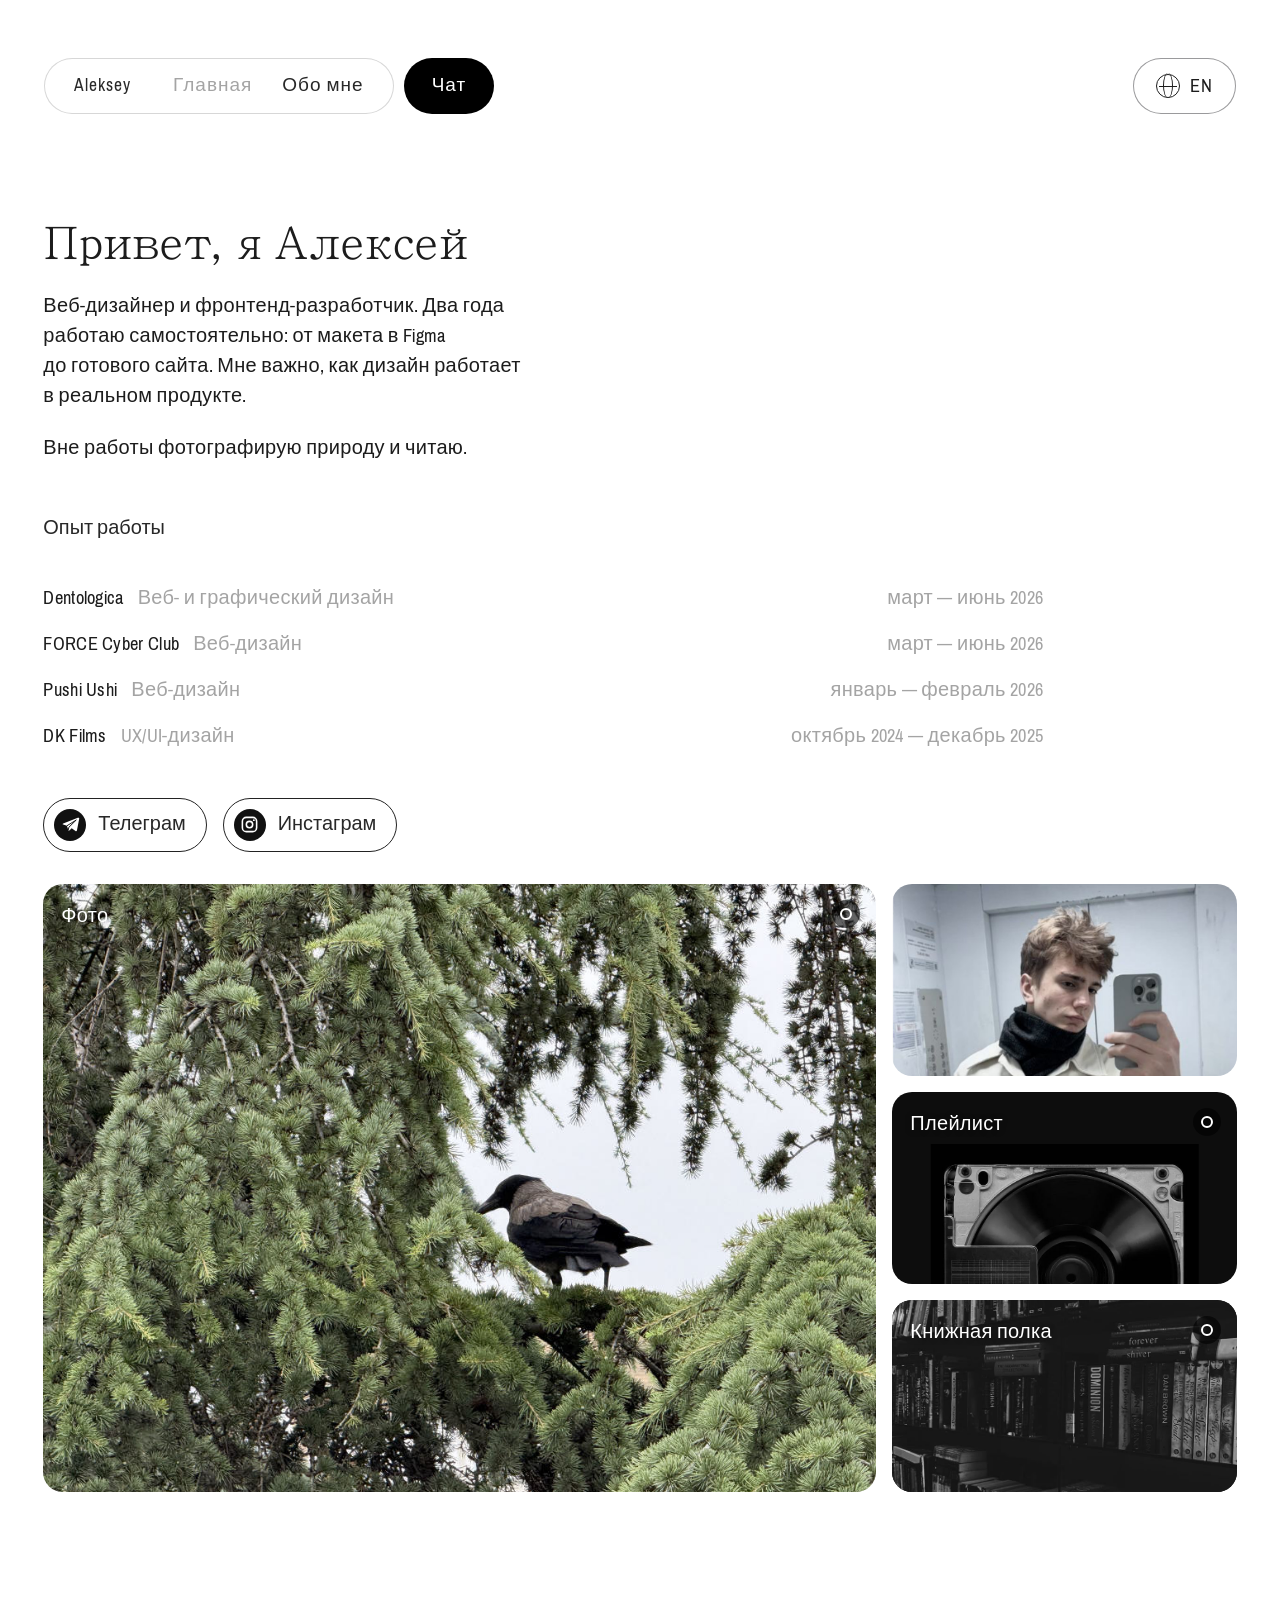
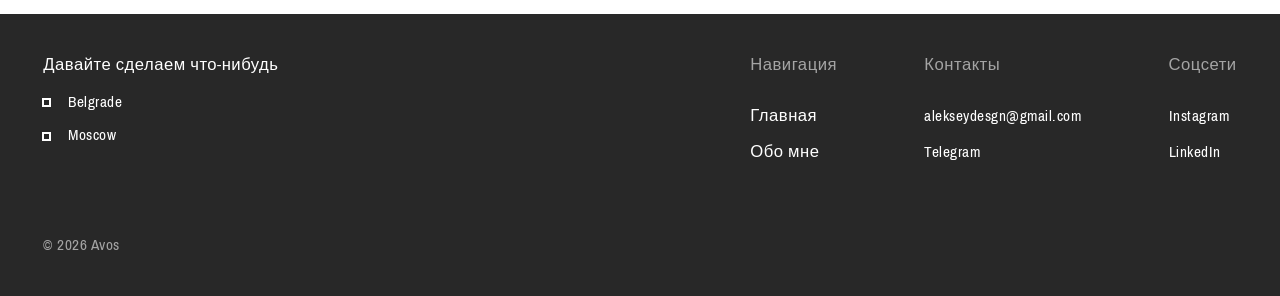
==== about.html @ b600890b "Expand mobile portfolio header and refine card controls" ====
<!DOCTYPE html>
<html lang="ru" data-title-ru="Обо мне — Aleksey" data-title-en="About — Aleksey" data-description-ru="Алексей — веб-дизайнер и фронтенд-разработчик. От макета в Figma до работающего сайта." data-description-en="Aleksey — front-end developer and web designer. Figma to shipped code.">
<head>
  <meta charset="UTF-8" />
  <meta name="viewport" content="width=device-width, initial-scale=1.0" />
  <title>Обо мне — Aleksey</title>
  <meta name="description" content="Алексей — веб-дизайнер и фронтенд-разработчик. От макета в Figma до работающего сайта." />
  <link rel="icon" type="image/svg+xml" href="favicon.svg" />
  <link rel="alternate icon" type="image/png" href="favicon.png" />
  <link rel="apple-touch-icon" href="apple-touch-icon.png" />
  <link rel="preconnect" href="https://fonts.googleapis.com" />
  <link rel="preconnect" href="https://fonts.gstatic.com" crossorigin />
  <link href="https://fonts.googleapis.com/css2?family=Jeju+Myeongjo&family=EB+Garamond:ital@1&family=Pragati+Narrow:wght@400;700&display=swap" rel="stylesheet" />
  <link rel="stylesheet" href="assets/css/style.css?v=20260929-9" />
</head>
<body>

  <header class="site-header site-header--light">
    <div class="site-header__left"><nav class="pill pill--home">
      <a class="pill__logo" href="index.html">Aleksey</a>
      <div class="pill__group">
        <a class="pill__link is-muted" href="index.html" data-ru="Главная" data-en="Home">Главная</a>
        <a class="pill__link is-active" href="about.html" data-ru="Обо мне" data-en="About">Обо мне</a>
      </div>
    </nav>
    <a class="pill__cta" href="mailto:alekseydesgn@gmail.com" id="chatOpen" data-ru="Чат" data-en="Chat">Чат</a></div>
    <button class="locale-float" id="languageToggle" type="button" aria-label="Переключить на английский"><span class="locale-globe" aria-hidden="true">◎</span><span class="locale-code">EN</span></button>
  </header>

  <main class="about">
    <div class="about__top">
      <div class="about__left">
        <h1 class="about__h" data-ru="Привет, я Алексей" data-en="Hey, I’m Alexey">Привет, я Алексей</h1>
        <p class="about__lead" data-ru="Веб-дизайнер и фронтенд-разработчик. Два года работаю самостоятельно: от макета в Figma до готового сайта. Мне важно, как дизайн работает в реальном продукте." data-en="Front-end developer and web designer, freelancing solo for two years: Figma to shipped code, no agency, no handoff. I care more about how it works in the real product than how it looks in a mockup.">Веб-дизайнер и фронтенд-разработчик. Два года работаю самостоятельно: от макета в Figma до готового сайта. Мне важно, как дизайн работает в реальном продукте.</p>
        <p class="about__lead about__lead--sub" data-ru="Вне работы фотографирую природу и читаю." data-en="Outside of work: photographing nature and reading.">Вне работы фотографирую природу и читаю.</p>

        <h2 class="about__section-label" data-ru="Опыт работы" data-en="Experience">Опыт работы</h2>
        <div class="about__exp">
          <div class="about__exp-row">
            <div><span class="about__exp-name">Dentologica</span><span class="about__exp-role" data-ru="Веб- и графический дизайн" data-en="Web and Graphic design">Веб- и графический дизайн</span></div>
            <div class="about__exp-date" data-ru="март — июнь 2026" data-en="March – June 2026">март — июнь 2026</div>
          </div>
          <div class="about__exp-row">
            <div><span class="about__exp-name">FORCE Cyber Club</span><span class="about__exp-role" data-ru="Веб-дизайн" data-en="Web design">Веб-дизайн</span></div>
            <div class="about__exp-date" data-ru="март — июнь 2026" data-en="March – June 2026">март — июнь 2026</div>
          </div>
          <div class="about__exp-row">
            <div><span class="about__exp-name">Pushi Ushi</span><span class="about__exp-role" data-ru="Веб-дизайн" data-en="Web design">Веб-дизайн</span></div>
            <div class="about__exp-date" data-ru="январь — февраль 2026" data-en="January – February 2026">январь — февраль 2026</div>
          </div>
          <div class="about__exp-row">
            <div><span class="about__exp-name">DK Films</span><span class="about__exp-role" data-ru="UX/UI-дизайн" data-en="UX/UI design">UX/UI-дизайн</span></div>
            <div class="about__exp-date" data-ru="октябрь 2024 — декабрь 2025" data-en="October 2024 – December 2025">октябрь 2024 — декабрь 2025</div>
          </div>
        </div>
      </div>

    </div>

    <div class="about__socials">
      <a href="https://t.me/fiftyc50" target="_blank" rel="noopener"><span class="about__social-icon" aria-hidden="true"><svg viewBox="0 0 24 24" fill="none"><path d="M21.2 3.5 2.8 10.7c-.9.4-.9 1.1 0 1.4l4.7 1.5 1.7 5.3c.2.7.4.9.8.9.3 0 .5-.1.9-.5l2.6-2.5 4.8 3.5c.9.5 1.5.2 1.8-.8L23 4.7c.3-1.1-.4-1.7-1.8-1.2Z" fill="currentColor"/><path d="m7.5 13.6 11.8-7.3-9.4 9.2-.7 3.4" stroke="#111" stroke-width="1.2" stroke-linejoin="round"/></svg></span><span data-ru="Телеграм" data-en="Telegram">Телеграм</span></a>
      <a href="https://www.instagram.com/alekseygsgn/" target="_blank" rel="noopener"><span class="about__social-icon" aria-hidden="true"><svg viewBox="0 0 24 24" fill="none"><rect x="3" y="3" width="18" height="18" rx="5" stroke="currentColor" stroke-width="2"/><circle cx="12" cy="12" r="4" stroke="currentColor" stroke-width="2"/><circle cx="17.5" cy="6.5" r="1.2" fill="currentColor"/></svg></span><span data-ru="Инстаграм" data-en="Instagram">Инстаграм</span></a>
    </div>

    <div class="about__media-grid">
      <button class="about__card about__photos" id="photosOpen" type="button" data-aria-ru="Открыть фотографии" data-aria-en="Open photos" aria-label="Открыть фотографии">
        <span class="about__card-title" data-ru="Фото" data-en="Photos">Фото</span>
        <span class="ring" aria-hidden="true"></span>
        <img src="assets/img/photo-01.jpg" alt="" />
      </button>
      <button class="about__card about__books" id="booksOpen" type="button" data-aria-ru="Открыть книжную полку" data-aria-en="Open bookshelf" aria-label="Открыть книжную полку">
        <span class="about__card-title" data-ru="Книжная полка" data-en="Bookshelf">Книжная полка</span>
        <span class="ring" aria-hidden="true"></span>
        <img class="about__books-photo" src="assets/img/bookshelf-photo.png" alt="" />
      </button>
      <img class="about__portrait" src="assets/img/about-me.jpg" alt="Aleksey" />
      <a class="about__card about__playlist" href="https://open.spotify.com/playlist/3dpL3M60Auui4uR25bFsaI?si=f7cfb4b39f204bca" target="_blank" rel="noopener" data-aria-ru="Открыть плейлист" data-aria-en="Open playlist" aria-label="Открыть плейлист">
        <span class="about__card-title" data-ru="Плейлист" data-en="Playlist">Плейлист</span>
        <span class="ring" aria-hidden="true"></span>
        <img src="assets/img/playlist.jpg" alt="" />
      </a>
    </div>
  </main>

  <div class="photos-overlay" id="photosOverlay" aria-hidden="true">
    <div class="photos-overlay__inner" role="dialog" aria-modal="true" data-aria-ru="Фотографии" data-aria-en="Photos" aria-label="Фотографии">
      <div class="photos-overlay__head">
        <button class="photos-viewer__back" id="photosBack" type="button" data-aria-ru="Все фото" data-aria-en="All photos" aria-label="Все фото" hidden><svg viewBox="0 0 24 24" fill="none" aria-hidden="true"><path d="M3 3h7v7H3zM14 3h7v7h-7zM3 14h7v7H3zM14 14h7v7h-7z" stroke="currentColor" stroke-width="1.5"/></svg></button>
        <button class="photos-close" id="photosClose" type="button" data-aria-ru="Закрыть" data-aria-en="Close" aria-label="Закрыть"></button>
      </div>
      <div class="photos-grid">
        <button type="button" class="photos-grid__item" aria-label="Открыть фото 1"><img src="assets/img/photo-01.jpg" alt="" loading="lazy" /></button>
        <button type="button" class="photos-grid__item" aria-label="Открыть фото 2"><img src="assets/img/photo-02.jpg" alt="" loading="lazy" /></button>
        <button type="button" class="photos-grid__item" aria-label="Открыть фото 3"><img src="assets/img/photo-03.jpg" alt="" loading="lazy" /></button>
        <button type="button" class="photos-grid__item" aria-label="Открыть фото 4"><img src="assets/img/photo-04.jpg" alt="" loading="lazy" /></button>
        <button type="button" class="photos-grid__item" aria-label="Открыть фото 5"><img src="assets/img/photo-05.jpg" alt="" loading="lazy" /></button>
        <button type="button" class="photos-grid__item" aria-label="Открыть фото 6"><img src="assets/img/photo-06.jpg" alt="" loading="lazy" /></button>
        <button type="button" class="photos-grid__item" aria-label="Открыть фото 7"><img src="assets/img/photo-07.jpg" alt="" loading="lazy" /></button>
        <button type="button" class="photos-grid__item" aria-label="Открыть фото 8"><img src="assets/img/photo-08.jpg" alt="" loading="lazy" /></button>
        <button type="button" class="photos-grid__item" aria-label="Открыть фото 9"><img src="assets/img/photo-09.jpg" alt="" loading="lazy" /></button>
      </div>
      <div class="photos-viewer" id="photosViewer" hidden>
        <div class="photos-viewer__stage">
          <button class="photos-viewer__arrow" id="photosPrev" type="button" data-aria-ru="Предыдущее фото" data-aria-en="Previous photo" aria-label="Предыдущее фото"><svg viewBox="0 0 24 24" fill="none" aria-hidden="true"><path d="m15 5-7 7 7 7" stroke="currentColor" stroke-width="1.8" stroke-linecap="round" stroke-linejoin="round"/></svg></button>
          <div class="photos-viewer__content"><div class="photos-viewer__image"><img id="photosCurrent" src="assets/img/photo-01.jpg" alt="" /></div><div class="photos-viewer__thumbs" id="photosThumbs" aria-label="Photo thumbnails"></div></div>
          <button class="photos-viewer__arrow" id="photosNext" type="button" data-aria-ru="Следующее фото" data-aria-en="Next photo" aria-label="Следующее фото"><svg viewBox="0 0 24 24" fill="none" aria-hidden="true"><path d="m9 5 7 7-7 7" stroke="currentColor" stroke-width="1.8" stroke-linecap="round" stroke-linejoin="round"/></svg></button>
        </div>
      </div>
    </div>
  </div>

  <div class="books-overlay" id="booksOverlay" aria-hidden="true">
    <div class="books-overlay__inner" role="dialog" aria-modal="true" aria-labelledby="booksTitle">
      <div class="photos-overlay__head">
        <div>
          <p class="photos-overlay__title" id="booksTitle" data-ru="Книжная полка" data-en="Bookshelf">Книжная полка</p>
        </div>
        <button class="photos-close" id="booksClose" type="button" data-aria-ru="Закрыть" data-aria-en="Close" aria-label="Закрыть"></button>
      </div>
      <div class="books-carousel">
        <button class="books-carousel__arrow" id="booksPrev" type="button" data-aria-ru="Предыдущие книги" data-aria-en="Previous books" aria-label="Предыдущие книги">‹</button>
        <div class="books-track" id="booksTrack">
          <article class="book book--gatsby"><div class="book__cover"><span>F. Scott Fitzgerald</span><strong>THE GREAT<br />GATSBY</strong><small>1925</small></div><h3 data-ru="Великий Гэтсби" data-en="The Great Gatsby">Великий Гэтсби</h3><p data-ru="Фрэнсис Скотт Фицджеральд" data-en="F. Scott Fitzgerald">Фрэнсис Скотт Фицджеральд</p></article>
          <article class="book book--expectations"><div class="book__cover"><span>Charles Dickens</span><strong>GREAT<br />EXPECTATIONS</strong><small>1861</small></div><h3 data-ru="Большие надежды" data-en="Great Expectations">Большие надежды</h3><p data-ru="Чарльз Диккенс" data-en="Charles Dickens">Чарльз Диккенс</p></article>
          <article class="book book--krug"><div class="book__cover"><span>Steve Krug</span><strong>DON'T<br />MAKE ME<br />THINK</strong><small>USABILITY</small></div><h3 data-ru="Не заставляйте меня думать" data-en="Don't Make Me Think">Не заставляйте меня думать</h3><p data-ru="Стив Круг · веб-дизайн" data-en="Steve Krug · web design">Стив Круг · веб-дизайн</p></article>
          <article class="book book--ui"><div class="book__cover"><span>Adam Wathan · Steve Schoger</span><strong>REFACTORING<br />UI</strong><small>DESIGN</small></div><h3>Refactoring UI</h3><p data-ru="Адам Уотан, Стив Шогер · дизайн интерфейсов" data-en="Adam Wathan, Steve Schoger · interface design">Адам Уотан, Стив Шогер · дизайн интерфейсов</p></article>
          <article class="book book--bets"><div class="book__cover"><span>Жан-Поль Сартр</span><strong>СТАВОК<br />БОЛЬШЕ<br />НЕТ</strong><small>РОМАН</small></div><h3 data-ru="Ставок больше нет" data-en="The Chips Are Down">Ставок больше нет</h3><p data-ru="Жан-Поль Сартр" data-en="Jean-Paul Sartre">Жан-Поль Сартр</p></article>
          <article class="book book--cafe"><div class="book__cover"><span>John Strelecky</span><strong>THE CAFE<br />ON THE EDGE<br />OF THE WORLD</strong><small>FICTION</small></div><h3 data-ru="Кафе на краю света" data-en="The Cafe on the Edge of the World">Кафе на краю света</h3><p data-ru="Джон Стрелеки" data-en="John Strelecky">Джон Стрелеки</p></article>
          <article class="book book--villa"><div class="book__cover"><span>W. Somerset Maugham</span><strong>UP<br />AT THE VILLA</strong><small>1941</small></div><h3 data-ru="На вилле" data-en="Up at the Villa">На вилле</h3><p data-ru="Сомерсет Моэм" data-en="W. Somerset Maugham">Сомерсет Моэм</p></article>
        </div>
        <button class="books-carousel__arrow" id="booksNext" type="button" data-aria-ru="Следующие книги" data-aria-en="Next books" aria-label="Следующие книги">›</button>
      </div>
    </div>
  </div>

  <footer class="footer">
    <div class="footer__grid">
      <div class="footer__left">
        <p class="footer__lead" data-ru="Давайте сделаем что-нибудь" data-en="Let’s make something">Давайте сделаем что-нибудь</p>
        <ul class="footer__cities">
          <li><span class="dot"></span> Belgrade</li>
          <li><span class="dot"></span> Moscow</li>
        </ul>
        <p class="footer__copy">© 2026 Avos</p>
      </div>
      <div class="footer__cols">
        <div class="footer__col">
          <h4 data-ru="Навигация" data-en="Navigation">Навигация</h4>
          <p><a href="index.html" data-ru="Главная" data-en="Home">Главная</a></p>
          <p><a href="about.html" data-ru="Обо мне" data-en="About">Обо мне</a></p>
        </div>
        <div class="footer__col">
          <h4 data-ru="Контакты" data-en="Contact">Контакты</h4>
          <p><a href="mailto:alekseydesgn@gmail.com">alekseydesgn@gmail.com</a></p>
          <p><a href="https://t.me/fiftyc50" target="_blank" rel="noopener">Telegram</a></p>
        </div>
        <div class="footer__col">
          <h4 data-ru="Соцсети" data-en="Social">Соцсети</h4>
          <p><a href="https://www.instagram.com/alekseygsgn/" target="_blank" rel="noopener">Instagram</a></p>
          <p><a href="https://www.linkedin.com/in/aleksey-valeev-159538419/" target="_blank" rel="noopener">LinkedIn</a></p>
        </div>
      </div>
    </div>
  </footer>

  <div class="chat-overlay" id="chatOverlay" aria-hidden="true">
    <div class="chat-card" role="dialog" aria-modal="true" data-aria-ru="Написать сообщение" data-aria-en="Say something" aria-label="Написать сообщение">
      <button class="chat-close" id="chatClose" type="button" data-aria-ru="Закрыть" data-aria-en="Close" aria-label="Закрыть"></button>
      <div class="chat-card__art">
        <img src="assets/img/chat-angel.png" alt="" aria-hidden="true" />
      </div>
      <div class="chat-card__form">
        <h3 class="chat-card__title" data-ru="Напиши мне" data-en="Say something">Напиши мне</h3>
        <form id="chatForm" novalidate>
          <input class="chat-field" type="email" name="email" placeholder="E-mail" autocomplete="email" required />
          <input class="chat-field" type="text" name="name" placeholder="Имя" data-placeholder-ru="Имя" data-placeholder-en="Name" autocomplete="name" required />
          <textarea class="chat-field chat-field--area" name="note" placeholder="Сообщение" data-placeholder-ru="Сообщение" data-placeholder-en="Note" required></textarea>
          <button class="chat-send" type="submit" data-ru="Отправить" data-en="Send">Отправить</button>
          <p class="chat-status" id="chatStatus" hidden></p>
        </form>
      </div>
    </div>
  </div>

  <div class="photo-cursor" id="photoCursor" aria-hidden="true"></div>
  <script src="assets/js/main.js?v=20260929-10"></script>
</body>
</html>
---- assets/css/style.css ----
/* =========================================================
   Aleksey — portfolio
   Design is spec'd on a 1920 canvas (vw units) but capped to a
   ~1300px content width and centered, so the scale stays compact
   on large screens (reference: nikamakes.design).
   Fonts: Jeju Myeongjo · EB Garamond · Pragati Narrow.
   ========================================================= */

:root {
  --bg:        #ffffff;
  --ink:       #282828;
  --muted:     #A4A4A4;
  --btn-bg:    #191919;
  --dark:      #282828;
  --dark-ink:  #ffffff;
  --dark-mut:  #A4A4A4;
  --maxw:      1300px;
  --radius:    90px;
  --narrow: "Pragati Narrow", "Arial Narrow", sans-serif;
  --jeju: "Jeju Myeongjo", "Times New Roman", serif;
  --garamond: "EB Garamond", Georgia, serif;
}

* { box-sizing: border-box; }
html { scroll-behavior: smooth; }

body {
  margin: 0;
  background: var(--bg);
  color: var(--ink);
  font-family: var(--narrow);
  font-size: clamp(14px, 1.5625vw, 20px);
  line-height: 1.4;
  -webkit-font-smoothing: antialiased;
  text-rendering: optimizeLegibility;
  overflow-x: hidden;
}
a { color: inherit; text-decoration: none; }
img { display: block; max-width: 100%; }

/* ---------------------------------------------------------
   Header / nav pill
   --------------------------------------------------------- */
.site-header {
  position: fixed;
  top: clamp(16px, 4.5vw, 64px); left: 50%;
  width: min(calc(var(--maxw) - 88px), calc(100vw - 88px));
  display: flex;
  align-items: center;
  justify-content: space-between;
  gap: 18px;
  transform: translateX(-50%);
  z-index: 200;
  pointer-events: none;
  transition: transform .35s ease;
}
.site-header--hidden { transform: translate(-50%, -200%); }
.site-header__left { display: flex; align-items: center; gap: 10px; pointer-events: auto; }
.pill { pointer-events: auto; }

/* home pill (compact) */
.pill--home {
  width: auto;
  height: 56px;
  display: flex;
  align-items: center;
  justify-content: space-between;
  padding: 5px 30px;
  gap: 42px;
  border-radius: var(--radius);
  background: rgba(105, 105, 105, .55);
  -webkit-backdrop-filter: blur(10px);
  backdrop-filter: blur(10px);
  transition: background .35s ease, box-shadow .35s ease;
}
.pill__group { display: flex; align-items: center; gap: 30px; }
.pill--home .pill__logo,
.pill--home .pill__link {
  font-family: var(--narrow);
  font-size: 19px;
  letter-spacing: 1px;
  color: #E5E5E5;
  transition: opacity .2s ease, color .35s ease;
}
.pill--home .pill__link:hover,
.pill--home .pill__logo:hover { opacity: .8; }
/* non-current nav item is muted (the disabled-button gray) */
.pill--home .pill__link.is-muted,
.site-header--light .pill--home .pill__link.is-muted { color: #A4A4A4; }
.site-header__left .pill__cta {
  height: 56px; display: inline-flex; align-items: center; justify-content: center;
  padding: 7px 28px;
  border-radius: 70px;
  background: #000;
  color: #fff;
  font-family: var(--narrow);
  font-size: 19px;
  letter-spacing: 1px;
  transition: transform .25s ease, background .25s ease;
}
.site-header__left .pill__cta:hover { transform: translateY(-1px); background: #111; }
.pill__locale--home {
  color: #E5E5E5;
  border-left-color: rgba(255,255,255,.4);
  padding-left: 12px;
  flex: 0 0 auto;
}
.site-header--light .pill__locale--home { color: #282828; border-left-color: rgba(28,28,28,.28); }

/* past the hero frame — white pill, dark text */
.site-header--light .pill--home {
  background: rgba(255, 255, 255, .88);
  box-shadow: inset 0 0 0 1px rgba(72, 72, 76, .22);
}
.site-header--light .pill--home .pill__logo,
.site-header--light .pill--home .pill__link { color: #282828; }

/* case pill (compact) */
.pill--case {
  width: min(560px, calc(100% - 140px));
  height: 56px;
  padding: 5px 64px 5px 40px;
  border-radius: var(--radius);
  display: flex;
  align-items: center;
  justify-content: space-between;
  background: rgba(255, 255, 255, .60);
  outline: 1px solid rgba(72, 72, 76, .30);
  outline-offset: -1px;
  -webkit-backdrop-filter: blur(10px);
  backdrop-filter: blur(10px);
  position: absolute; left: 50%; transform: translateX(-50%);
}
.site-header > .locale-float { margin-left: auto; }
.pill--case a {
  font-family: var(--narrow);
  font-size: 20px;
  letter-spacing: 1px;
  color: #1C1C1C;
  display: inline-flex;
  align-items: center;
  gap: 14px;
  transition: opacity .2s ease;
}
.pill--case a:hover { opacity: .55; }
.pill--case .arrow { width: 20px; height: 20px; flex: none; }
.pill__locale {
  appearance: none;
  border: 0;
  border-left: 1px solid rgba(28, 28, 28, .25);
  background: transparent;
  padding: 2px 0 2px 20px;
  color: #1C1C1C;
  font-family: var(--narrow);
  font-size: 17px;
  letter-spacing: 1px;
  cursor: pointer;
  transition: opacity .2s ease;
}
.pill__locale:hover { opacity: .55; }
.locale-float {
  pointer-events: auto; appearance: none; height: 56px; min-width: 94px;
  padding: 0 22px; border: 1px solid rgba(72,72,76,.55); border-radius: 90px;
  background: rgba(255,255,255,.72); color: #1c1c1c; backdrop-filter: blur(10px);
  display: inline-flex; align-items: center; justify-content: center; gap: 10px;
  font: 20px var(--narrow); letter-spacing: 1px; cursor: pointer; transition: opacity .2s, background .3s, color .3s;
}
.locale-float:hover { opacity: .65; }
.locale-float--dark { background: rgba(105,105,105,.68); color: #fff; border-color: rgba(255,255,255,.35); }
.locale-globe { position: relative; width: 24px; height: 24px; border: 1.5px solid currentColor; border-radius: 50%; font-size: 0; }
.locale-globe::before { content: ""; position: absolute; left: 6px; right: 6px; top: -1.5px; bottom: -1.5px; border: 1.5px solid currentColor; border-top: 0; border-bottom: 0; border-radius: 50%; }
.locale-globe::after { content: ""; position: absolute; left: 2px; right: 2px; top: 50%; border-top: 1.5px solid currentColor; }
.site-header--light .locale-float--dark { background: rgba(255,255,255,.88); color: #282828; border-color: rgba(72,72,76,.3); }

/* ---------------------------------------------------------
   Home — hero (grain 1:1 from the design)
   --------------------------------------------------------- */
.hero {
  max-width: var(--maxw);
  margin: 0 auto;
  padding: min(3.385vw, 44px) min(3.385vw, 44px) 0;
}
.hero__panel {
  position: relative;
  border-radius: min(1.5625vw, 20px);
  overflow: hidden;
  aspect-ratio: 1790 / 903;
}
.hero__bg { position: absolute; inset: 0; width: 100%; height: 100%; object-fit: cover; object-position: top; }
.hero__copy {
  position: absolute;
  left: min(4.167vw, 54px);
  bottom: min(4.167vw, 54px);
  text-align: left;
  color: #fff;
}
.hero__title {
  font-family: var(--jeju);
  font-weight: 400;
  font-size: clamp(34px, 5.3125vw, 68px);
  line-height: 1;
  margin: 0;
}
.hero__sub {
  font-family: var(--garamond);
  font-style: italic;
  font-weight: 400;
  font-size: clamp(22px, 4.1667vw, 53px);
  letter-spacing: .21vw;
  line-height: 1;
  margin: min(.52vw, 8px) 0 0;
}

/* ---------------------------------------------------------
   Works
   --------------------------------------------------------- */
.works {
  max-width: var(--maxw);
  margin: 0 auto;
  padding: min(4.167vw, 54px) min(3.385vw, 44px) 0;
}
.work {
  display: grid;
  grid-template-columns: 1fr 49.44%;
  gap: min(1.09vw, 15px);
  align-items: start;
  margin: 0 0 min(5.83vw, 76px);
}
.work:nth-child(2) { margin-bottom: min(4.48vw, 58px); }
.work:last-child { margin-bottom: 0; }
.work__tag {
  font-size: clamp(13px, 1.5625vw, 20px);
  letter-spacing: .5px;
  color: var(--muted);
  margin: 0;
}
.work__title {
  font-family: var(--narrow);
  font-weight: 400;
  font-size: clamp(24px, 2.344vw, 31px);
  letter-spacing: 1px;
  color: var(--ink);
  line-height: 1.25;
  margin: 0;
}
.work__desc {
  font-size: clamp(13px, 1.5625vw, 20px);
  letter-spacing: .5px;
  color: var(--muted);
  max-width: 36ch;
  margin: 0;
}
.btn {
  display: inline-flex;
  align-items: center;
  margin-top: min(2.083vw, 27px);
  padding: min(.52vw, 8px) min(1.5625vw, 22px);
  background: var(--btn-bg);
  box-shadow: inset 0 0 0 1px var(--btn-bg);
  color: #fff;
  font-family: var(--narrow);
  font-size: clamp(13px, 1.5625vw, 20px);
  letter-spacing: .5px;
  transition: background .25s ease, color .25s ease;
}
a.btn:hover { background: #fff; color: var(--btn-bg); }
.work__media { display: block; position: relative; border-radius: min(1.5625vw, 20px); overflow: hidden; }
.work__media img { width: 100%; transition: transform .5s ease; }
a.work__media:hover img { transform: scale(1.03); }

/* Dentalogica — “coming soon” badge follows the cursor (top-left of it) */
.work--soon, .work--soon .work__media, .work--soon .btn { cursor: default; }
.work--soon .btn:hover { background: var(--btn-bg); color: #fff; }
.soon-badge {
  position: fixed;
  left: 0; top: 0;
  padding: 7px 22px;
  border-radius: 70px;
  background: rgba(0, 0, 0, .85);
  -webkit-backdrop-filter: blur(6px);
  backdrop-filter: blur(6px);
  color: #fff;
  font-family: var(--narrow);
  font-size: 18px;
  letter-spacing: 1px;
  white-space: nowrap;
  opacity: 0;
  transition: opacity .25s ease;
  pointer-events: none;
  z-index: 300;
}
.soon-badge.is-on { opacity: 1; }

/* ---------------------------------------------------------
   Case study pages
   --------------------------------------------------------- */
.cs {
  max-width: var(--maxw);
  margin: 0 auto;
  padding: min(14.22vw, 185px) min(3.385vw, 44px) 0;
}
.cs__title {
  font-family: var(--jeju);
  font-weight: 400;
  font-size: clamp(32px, 5.3125vw, 68px);
  line-height: 1.14;
  text-align: center;
  color: #1C1C1C;
  margin: 0 auto min(2.34vw, 30px);
  max-width: 20ch;
}
.cs__title--emarket { max-width: none; font-size: clamp(26px, 5vw, 68px); }
.cs__hero { width: 100%; border-radius: min(1.5625vw, 20px); display: block; }
.cs__meta { display: flex; justify-content: space-between; gap: 4%; margin-top: min(2.083vw, 27px); }
.cs__meta-col { width: 39.4%; }
.cs__label {
  color: #48484C;
  font-size: clamp(13px, 1.5625vw, 20px);
  letter-spacing: .5px;
  margin: 0 0 min(.52vw, 8px);
}
.cs__text {
  color: #1C1C1C;
  font-size: clamp(13px, 1.5625vw, 20px);
  letter-spacing: .5px;
  margin: 0;
}
.cs__top-actions {
  display: flex;
  flex-wrap: wrap;
  gap: 14px;
  margin-top: min(2.6vw, 34px);
}
.cs__top-link {
  display: inline-flex;
  align-items: center;
  gap: 10px;
  padding: 10px 20px;
  border-radius: 999px;
  background: #191919;
  color: #fff;
  font-size: clamp(14px, 1.302vw, 17px);
  letter-spacing: .5px;
  transition: background .2s ease, color .2s ease, transform .2s ease;
}
.cs__top-link:hover { background: #000; transform: translateY(-1px); }
.cs__sections {
  margin-top: min(7.81vw, 102px);
  display: flex;
  flex-direction: column;
  gap: min(15.625vw, 200px);
}
.cs__section { display: flex; justify-content: space-between; align-items: flex-start; gap: 4%; }
.cs__section--text { display: block; }
.cs__body { width: 39.4%; display: flex; flex-direction: column; gap: min(3.125vw, 40px); }
.cs__section--text .cs__body { width: 39.4%; }
.cs__num {
  color: #48484C;
  font-size: clamp(13px, 1.5625vw, 20px);
  letter-spacing: .5px;
  margin: 0;
}
.cs__h {
  font-family: var(--jeju);
  font-weight: 400;
  font-size: clamp(26px, 3.125vw, 40px);
  color: #000;
  line-height: 1.1;
  margin: 0;
}
.cs__p {
  color: #000;
  font-size: clamp(13px, 1.5625vw, 20px);
  letter-spacing: .5px;
  margin: 0;
  text-wrap: pretty;
}
.cs__h, .cs__franchise-title, .cs__franchise-point h3 { text-wrap: balance; }
.cs__franchise-point > p:last-child { text-wrap: pretty; }
.cs__img {
  width: 49.5%;
  border-radius: min(1.5625vw, 20px);
  object-fit: cover;
  object-position: center;
  display: block;
}
.cs__gallery { margin-top: min(6.25vw, 81px); }
.cs__gallery img { width: 100%; border-radius: min(1.5625vw, 20px); display: block; }

/* ---------------------------------------------------------
   Force franchise extension
   --------------------------------------------------------- */
.cs__franchise {
  margin-top: min(15.625vw, 200px);
  padding-top: min(6.25vw, 81px);
  border-top: 1px solid #D9D9D9;
}
.cs__franchise-intro {
  display: grid;
  grid-template-columns: 39.4% 1fr;
  gap: 4%;
  align-items: start;
}
.cs__franchise-copy { max-width: 700px; }
.cs__kicker {
  color: #A4A4A4;
  font-size: clamp(13px, 1.302vw, 17px);
  letter-spacing: .8px;
  text-transform: uppercase;
  margin: 0 0 min(1.56vw, 20px);
}
.cs__franchise-title {
  font-family: var(--jeju);
  font-weight: 400;
  font-size: clamp(30px, 4.167vw, 54px);
  line-height: 1.08;
  color: #000;
  margin: 0 0 min(2.08vw, 27px);
}
.cs__franchise-title--small {
  font-size: clamp(28px, 3.125vw, 40px);
}
.cs__franchise-visual {
  margin-top: min(6.25vw, 81px);
  border-radius: min(1.5625vw, 20px);
  overflow: hidden;
  background: #090909;
}
.cs__franchise-visual img { width: 100%; display: block; }
.cs__franchise-details {
  margin-top: min(7.81vw, 102px);
}
.cs__franchise-details-head {
  display: grid;
  grid-template-columns: 39.4% 1fr;
  gap: 4%;
  align-items: start;
}
.cs__franchise-details-head > div { max-width: 700px; }
.cs__franchise-points {
  display: grid;
  grid-template-columns: repeat(4, 1fr);
  gap: 0;
  margin-top: min(4.17vw, 54px);
  border-top: 1px solid #D9D9D9;
  border-bottom: 1px solid #D9D9D9;
}
.cs__franchise-point {
  min-height: 190px;
  padding: min(1.56vw, 20px) min(1.56vw, 20px) min(1.56vw, 20px) 0;
  border-right: 1px solid #D9D9D9;
}
.cs__franchise-point + .cs__franchise-point { padding-left: min(1.56vw, 20px); }
.cs__franchise-point:last-child { border-right: 0; }
.cs__point-num {
  color: #A4A4A4;
  font-size: clamp(13px, 1.302vw, 17px);
  letter-spacing: .5px;
  margin: 0 0 min(2.08vw, 27px);
}
.cs__franchise-point h3 {
  color: #1C1C1C;
  font-family: var(--narrow);
  font-size: clamp(17px, 1.823vw, 23px);
  font-weight: 400;
  letter-spacing: .6px;
  margin: 0 0 12px;
}
.cs__franchise-point > p:last-child {
  color: #A4A4A4;
  font-size: clamp(13px, 1.302vw, 17px);
  letter-spacing: .3px;
  margin: 0;
}
/* ---------------------------------------------------------
   Footer
   --------------------------------------------------------- */
.footer { margin-top: min(9.58vw, 125px); background: var(--dark); color: var(--dark-ink); }
.footer__grid {
  max-width: var(--maxw);
  margin: 0 auto;
  display: flex;
  justify-content: space-between;
  align-items: flex-start;
  gap: 40px;
  padding: min(3.07vw, 52px) min(3.385vw, 44px);
}
.footer__lead { font-size: clamp(14px, 1.302vw, 17px); letter-spacing: .5px; margin: 0 0 14px; }
.footer__cities { list-style: none; margin: 0; padding: 0; }
.footer__cities li {
  display: flex; align-items: center; gap: 18px;
  font-size: clamp(14px, 1.302vw, 17px); letter-spacing: .5px; margin-bottom: 10px;
}
.footer .dot { width: 7px; height: 7px; outline: 2px solid #fff; outline-offset: -1px; }
.footer__copy { color: var(--dark-mut); font-size: clamp(14px, 1.302vw, 17px); letter-spacing: .5px; margin: min(6.72vw, 88px) 0 0; }
.footer__cols { display: flex; gap: min(6.82vw, 89px); }
.footer__col h4 { font-weight: 400; font-size: clamp(14px, 1.302vw, 17px); letter-spacing: .5px; color: var(--dark-mut); margin: 0 0 24px; }
.footer__col p { margin: 0 0 8px; }
.footer__col a, .footer__soon {
  color: var(--dark-ink); font-size: clamp(14px, 1.302vw, 17px); letter-spacing: .5px; transition: opacity .2s ease;
}
.footer__col a:hover { opacity: .6; }
.footer__soon { cursor: default; position: relative; }
.footer__soon:hover::after {
  content: "soon"; position: absolute; left: calc(100% + 10px); top: 50%; transform: translateY(-50%);
  padding: 2px 10px; border-radius: 40px; background: rgba(0, 0, 0, .82); color: #fff; font-size: .8em;
}

/* ---------------------------------------------------------
   Chat overlay — “Say something” (from buttns.pdf)
   Uses visibility + pointer-events (never blocks clicks when closed)
   --------------------------------------------------------- */
.chat-overlay {
  position: fixed;
  inset: 0;
  z-index: 400;
  display: flex;
  align-items: center;
  justify-content: center;
  padding: 24px;
  background: rgba(0, 0, 0, .55);
  -webkit-backdrop-filter: blur(8px);
  backdrop-filter: blur(8px);
  opacity: 0;
  visibility: hidden;
  pointer-events: none;
  transition: opacity .3s ease, visibility .3s ease;
}
.chat-overlay.is-open { opacity: 1; visibility: visible; pointer-events: auto; }
.chat-card {
  position: relative;
  width: min(960px, 94vw);
  max-height: 92vh;
  background: #161616;
  border-radius: 30px;
  display: grid;
  grid-template-columns: 40% 1fr;
  gap: 5%;
  padding: 40px 48px 40px 36px;
  transform: translateY(14px) scale(.98);
  transition: transform .3s ease;
}
.chat-overlay.is-open .chat-card { transform: none; }
.chat-card__art { display: flex; align-items: center; justify-content: center; }
.chat-card__art img { max-height: 520px; width: auto; max-width: 100%; }
.chat-card__title { font-family: var(--jeju); font-weight: 400; font-size: clamp(30px, 3.4vw, 50px); color: #fff; margin: 4px 0 26px; }
.chat-card__form form { display: flex; flex-direction: column; gap: 16px; }
.chat-field {
  width: 100%; background: #3F3F42; border: none; border-radius: 16px;
  padding: 16px 24px; color: #fff; font-family: var(--narrow); font-size: 19px; letter-spacing: .5px; outline: none;
}
.chat-field::placeholder { color: #A4A4A4; }
.chat-field:focus { box-shadow: 0 0 0 1px rgba(255, 255, 255, .35); }
.chat-field--area { min-height: 140px; resize: vertical; }
.chat-send {
  width: 100%; border: none; cursor: pointer; background: #B4B4B4; color: #191919;
  border-radius: 16px; padding: 15px; font-family: var(--narrow); font-size: 19px; letter-spacing: .5px;
  transition: background .25s ease;
}
.chat-send:hover { background: #fff; }
.chat-send:disabled { opacity: .6; cursor: default; }
.chat-status { margin: 2px 0 0; font-family: var(--narrow); font-size: 16px; letter-spacing: .3px; color: #A4A4A4; }
.chat-close {
  position: absolute; top: 20px; right: 24px; width: 30px; height: 30px;
  background: transparent; border: 0; cursor: pointer;
  transition: transform .2s ease, opacity .2s ease;
}
.chat-close:hover { transform: scale(1.15); opacity: .8; }
.chat-close::before, .chat-close::after { content: ""; position: absolute; width: 24px; height: 2px; left: 3px; top: 14px; background: #fff; border-radius: 2px; transform: rotate(45deg); }
.chat-close::after { transform: rotate(-45deg); }

/* ---------------------------------------------------------
   About page
   --------------------------------------------------------- */
.about {
  max-width: var(--maxw);
  margin: 0 auto;
  padding: clamp(170px, 17vw, 220px) min(3.385vw, 44px) 0;
}
.about__top { display: grid; grid-template-columns: minmax(0, 1fr); align-items: start; }
.about__left { display: flex; flex-direction: column; max-width: 1000px; }
.about__h {
  font-family: var(--jeju);
  font-weight: 400;
  font-size: clamp(30px, 3.6vw, 46px);
  color: #1C1C1C;
  line-height: 1.1;
  margin: 0 0 min(1.8vw, 24px);
}
.about__lead {
  font-size: clamp(14px, 1.5625vw, 20px);
  letter-spacing: .3px;
  color: #1C1C1C;
  line-height: 1.5;
  max-width: 60ch;
  margin: 0 0 14px;
}
.about__lead--sub { margin-top: 8px; }
.about__section-label { font-family: var(--narrow); font-size: clamp(17px, 1.56vw, 20px); font-weight: 400; margin: 38px 0 0; }
.about__exp { margin: min(3.2vw, 42px) 0 0; display: flex; flex-direction: column; gap: min(1.4vw, 18px); }
.about__exp-row {
  display: grid;
  grid-template-columns: 1fr auto;
  gap: 20px;
  align-items: baseline;
  font-size: clamp(13px, 1.5625vw, 20px);
  letter-spacing: .3px;
}
.about__exp-name { color: #1C1C1C; }
.about__exp-role { color: #A4A4A4; margin-left: 14px; }
.about__exp-date { color: #A4A4A4; white-space: nowrap; }

.about__portrait { width: 100%; border-radius: min(1.5625vw, 20px); display: block; }
.about__socials { display: flex; gap: 16px; flex-wrap: wrap; margin-top: 48px; }
.about__socials a { display: inline-flex; align-items: center; gap: 12px; padding: 10px 20px 10px 10px; border: 1px solid #222; border-radius: 99px; font-size: clamp(15px, 1.56vw, 20px); transition: background .2s, color .2s; }
.about__socials a:hover { background: #222; color: #fff; }
.about__social-icon { display: grid; place-items: center; width: 32px; height: 32px; border-radius: 50%; background: #111; color: #fff; font-family: Arial, sans-serif; font-size: 20px; }
.about__social-icon svg { width: 19px; height: 19px; color: #fff; }
.about__media-grid { display: grid; grid-template-columns: minmax(0, 2.42fr) minmax(260px, 1fr); grid-template-rows: repeat(3, clamp(150px, 15vw, 205px)); gap: 16px; margin-top: 32px; }
.about__media-grid .about__photos { grid-column: 1; grid-row: 1 / 4; }
.about__media-grid .about__portrait { grid-column: 2; grid-row: 1; width: 100%; height: 100%; object-fit: cover; object-position: center 25%; }
.about__media-grid .about__playlist { grid-column: 2; grid-row: 2; aspect-ratio: auto; min-height: 0; }
.about__media-grid .about__books { grid-column: 2; grid-row: 3; min-height: 0; }

/* card look shared by Photos + Playlist */
.about__card {
  position: relative;
  display: block;
  width: 100%;
  margin: 0;
  padding: 0;
  border: 0;
  background: transparent;
  font: inherit;
  color: inherit;
  text-align: left;
  border-radius: min(1.5625vw, 20px);
  overflow: hidden;
  cursor: pointer;
  min-height: 0;
}
.about__card img { width: 100%; display: block; }
.about__card-title {
  position: absolute;
  top: min(1.4vw, 20px); left: min(1.4vw, 22px);
  color: #fff;
  font-size: clamp(15px, 1.5625vw, 20px);
  letter-spacing: .3px;
  z-index: 2;
  text-shadow: 0 1px 6px rgba(0,0,0,.35);
}
/* ⊙ button — small; black 60% disc with a white ring (on cards) */
.ring {
  position: absolute;
  top: min(1.4vw, 16px); right: min(1.4vw, 16px);
  width: 28px; height: 28px;
  border-radius: 50%;
  background: rgba(0, 0, 0, .6);
  display: flex; align-items: center; justify-content: center;
  z-index: 2;
  transition: transform .2s ease;
}
.ring::after { content: ""; width: 8px; height: 8px; border: 2px solid #fff; border-radius: 50%; }
.about__card:hover .ring { transform: scale(1.1); }
.about__photos img { width: 100%; height: 100%; object-fit: cover; }
.about__books { min-height: 220px; background: #181818; }
.about__books-photo { width: 100%; height: 100%; object-fit: cover; object-position: center 48%; }

/* Playlist — dark card, turntable sits at the bottom-centre (clipped) */
.about__playlist { position: relative; min-height: 220px; aspect-ratio: 517 / 279; background: #0d0d0d; }
.about__playlist img {
  position: absolute;
  left: 50%; top: 27%;
  transform: translateX(-50%);
  width: 78%; height: auto;
  aspect-ratio: auto;
  opacity: .97;
}

/* ---------------------------------------------------------
   Photos overlay (grid from зрщещы.pdf)
   --------------------------------------------------------- */
.photos-overlay {
  position: fixed;
  inset: 0;
  z-index: 400;
  display: flex;
  align-items: center;
  justify-content: center;
  padding: 40px 24px;
  background: rgba(0, 0, 0, .55);
  -webkit-backdrop-filter: blur(8px); backdrop-filter: blur(8px);
  opacity: 0;
  visibility: hidden;
  pointer-events: none;
  transition: opacity .3s ease, visibility .3s ease;
}
.photos-overlay.is-open { opacity: 1; visibility: visible; pointer-events: auto; }
.photos-overlay__inner {
  position: relative;
  width: min(1080px, 94vw);
  max-height: 86vh;
  overflow-y: auto;
  background: #fff;
  border-radius: 24px;
  padding: 34px 34px 40px;
  transform: translateY(14px) scale(.98);
  transition: transform .3s ease;
}
.photos-overlay.is-open .photos-overlay__inner { transform: none; }
.photos-overlay__inner.is-viewing { max-height: calc(100vh - 24px); padding-bottom: 22px; }
.photos-overlay__head { display: flex; align-items: center; justify-content: space-between; min-height: 32px; margin: 0 0 26px; }
.photos-overlay__title { font-size: clamp(18px, 1.6vw, 24px); letter-spacing: .3px; color: #1C1C1C; margin: 0; }
.photos-close {
  position: relative; width: 32px; height: 32px;
  border: 0; background: transparent; cursor: pointer;
  transition: transform .2s ease, opacity .2s ease;
}
.photos-close:hover { transform: scale(1.12); opacity: .6; }
.photos-close::before, .photos-close::after { content: ""; position: absolute; left: 3px; top: 15px; width: 26px; height: 2px; background: #1c1c1c; border-radius: 2px; transform: rotate(45deg); }
.photos-close::after { transform: rotate(-45deg); }
.photos-grid { display: grid; grid-template-columns: repeat(3, 1fr); gap: 16px; }
.photos-grid img {
  width: 100%; aspect-ratio: 3 / 2; object-fit: cover;
  border-radius: 14px; display: block;
}
.photos-grid__item { display: block; width: 100%; padding: 0; border: 0; border-radius: 14px; background: transparent; cursor: zoom-in; }
.photos-grid__item:focus-visible, .photos-viewer button:focus-visible, .books-carousel button:focus-visible { outline: 2px solid #111; outline-offset: 3px; }
.photos-viewer[hidden] { display: none; }
.photos-overlay__inner.is-viewing .photos-grid { display: none; }
.photos-viewer__back { width: 32px; height: 32px; padding: 4px; border: 0; background: none; cursor: pointer; }
.photos-viewer__back[hidden] { visibility: hidden; display: block; }
.photos-viewer__back svg { display: block; width: 100%; height: 100%; }
.photos-viewer__stage { display: grid; grid-template-columns: 52px minmax(0, 1fr) 52px; align-items: center; gap: 20px; }
.photos-viewer__content { width: 100%; min-width: 0; justify-self: center; }
.photos-viewer__image { display: grid; place-items: center; width: 100%; background: transparent; }
.photos-viewer__image img { display: block; width: auto; height: auto; max-width: 100%; max-height: min(48vh, 520px); border-radius: 0; object-fit: contain; background: transparent; }
.photos-viewer__arrow, .books-carousel__arrow { display: grid; place-items: center; width: 42px; height: 42px; padding: 0; border: 1px solid #bbb; border-radius: 50%; background: #fff; font-size: 30px; line-height: 1; cursor: pointer; }
.photos-viewer__arrow svg { display: block; width: 22px; height: 22px; }
.photos-viewer__thumbs { display: flex; gap: 12px; width: 100%; overflow-x: auto; padding: 24px 0 2px; scrollbar-width: none; }
.photos-viewer__thumbs::-webkit-scrollbar { display: none; }
.photos-viewer__thumb { flex: 0 0 112px; padding: 0; border: 0; border-radius: 10px; overflow: hidden; background: none; opacity: .48; cursor: pointer; transition: opacity .2s, transform .2s; }
.photos-viewer__thumb img { width: 100%; aspect-ratio: 3/2; object-fit: cover; }
.photos-viewer__thumb.is-active { opacity: 1; transform: translateY(-3px); }
.photo-cursor { position: fixed; left: 0; top: 0; z-index: 600; width: 44px; height: 44px; border: 2px solid #fff; border-radius: 50%; background: transparent; pointer-events: none; opacity: 0; transform: translate(-50%,-50%) scale(.75); transition: opacity .2s ease, transform .38s cubic-bezier(.2,1.35,.4,1); mix-blend-mode: difference; }
.photo-cursor.is-visible { opacity: 1; transform: translate(-50%,-50%) scale(1); }
@media (hover:hover) and (pointer:fine) { .photos-grid__item { cursor: none; } }
.books-overlay { position: fixed; inset: 0; z-index: 410; display: grid; place-items: center; padding: 24px; background: #0009; backdrop-filter: blur(8px); visibility: hidden; opacity: 0; pointer-events: none; transition: opacity .25s, visibility .25s; }
.books-overlay.is-open { visibility: visible; opacity: 1; pointer-events: auto; }
.books-overlay__inner { width: min(1100px, 96vw); max-height: 90vh; overflow: auto; border-radius: 24px; background: #fff; padding: 34px; }
.books-carousel { display: grid; grid-template-columns: 42px minmax(0, 1fr) 42px; gap: 12px; align-items: center; }
.books-track { display: flex; gap: 20px; overflow-x: auto; scroll-snap-type: x mandatory; scroll-padding-inline: 2px; overscroll-behavior-inline: contain; -webkit-overflow-scrolling: touch; scrollbar-width: none; padding: 6px 2px 20px; }
.books-track.is-gliding { scroll-snap-type: none; }
.books-track::-webkit-scrollbar { display: none; }
.book { flex: 0 0 clamp(160px, 19vw, 220px); scroll-snap-align: start; }
.book__cover { aspect-ratio: 2 / 3; display: flex; flex-direction: column; justify-content: space-between; padding: 20px 16px; box-shadow: 7px 10px 15px #0002; color: #fff; background: #19384e; }
.book__cover span, .book__cover small { font-family: Arial, sans-serif; font-size: 11px; letter-spacing: .08em; }
.book__cover strong { font-family: Georgia, serif; font-size: clamp(22px, 2.4vw, 30px); line-height: 1; }
.book h3 { margin: 16px 0 3px; font-size: 20px; font-weight: 400; }
.book > p { margin: 0; font-size: 15px; color: #888; }
.book--gatsby .book__cover { background: radial-gradient(circle at 60% 60%, #e7c471 0 8%, transparent 9%), #19384e; }
.book--expectations .book__cover { background: #7d3f32; }
.book--krug .book__cover { background: #9c723b; }
.book--ui .book__cover { background: #264a72; }
.book--bets .book__cover { background: #151a25; }
.book--cafe .book__cover { background: #70836c; }
.book--villa .book__cover { background: #ad796b; }

/* ---------------------------------------------------------
   Responsive
   --------------------------------------------------------- */
@media (max-width: 760px) {
  .site-header { top: 14px; width: calc(100vw - 20px); gap: 5px; }
  .site-header__left { flex: 1; min-width: 0; gap: 5px; }
  .pill--home { flex: 1; min-width: 0; gap: 13px; padding: 4px 12px; height: 50px; }
  .pill--home .pill__logo, .pill--home .pill__link, .site-header__left .pill__cta { font-size: 13px; letter-spacing: 0; }
  .pill--home .pill__logo { font-size: 15px; }
  .site-header__left .pill__cta { height: 50px; min-width: 68px; padding: 7px 16px; flex: none; font-size: 15px; }
  .pill__group { gap: 10px; }
  .pill--case { width: calc(100% - 80px); max-width: none; height: 50px; padding: 5px 14px; gap: 8px; overflow: hidden; left: 0; transform: none; }
  .pill--case a { min-width: 0; font-size: 13px; gap: 6px; white-space: nowrap; }
  .pill--case > a:first-child { flex-shrink: 1; }
  .pill--case > a:first-child span { overflow: hidden; text-overflow: ellipsis; }
  .pill--case > a:nth-child(2) { margin-left: auto; }
  .pill--case .arrow { width: 15px; height: 15px; }
  .locale-float { flex: none; min-width: 71px; height: 50px; padding: 0 12px; gap: 6px; font-size: 14px; }
  .locale-globe { width: 20px; height: 20px; }
  .locale-globe::before { left: 5px; right: 5px; }
  .hero { padding: 56px 14px 0; }
  .works { padding: 44px 14px 0; }
  .work { grid-template-columns: 1fr; gap: 16px; margin: 0 0 56px; }
  .work:nth-child(2) { margin-bottom: 56px; }
  .work__media { order: -1; border-radius: 12px; }
  .btn { margin-top: 14px; padding: 8px 18px; }
  .cs { padding: 110px 16px 0; }
  .cs__meta { flex-direction: row; align-items: flex-start; gap: 16px; }
  .cs__meta-col:first-child { flex: 0 0 34%; }
  .cs__meta-col:last-child { flex: 1; min-width: 0; }
  .cs__sections { margin-top: 56px; gap: 84px; }
  .cs__section { flex-direction: column; gap: 24px; }
  .cs__body, .cs__section--text .cs__body { width: 100%; gap: 22px; }
  .cs__img { width: 100%; }
  .cs__franchise { margin-top: 84px; padding-top: 42px; }
  .cs__franchise-intro { grid-template-columns: 1fr; gap: 22px; }
  .cs__franchise-title { font-size: clamp(30px, 9vw, 48px); }
  .cs__franchise-visual { margin-top: 42px; border-radius: 12px; }
  .cs__franchise-details { margin-top: 70px; }
  .cs__franchise-details-head { grid-template-columns: 1fr; gap: 22px; }
  .cs__franchise-title--small { font-size: clamp(28px, 8vw, 42px); }
  .cs__franchise-points { grid-template-columns: 1fr 1fr; }
  .cs__franchise-point { min-height: 0; padding: 18px 16px 22px 0; }
  .cs__franchise-point + .cs__franchise-point { padding-left: 16px; }
  .cs__franchise-point:nth-child(2) { border-right: 0; }
  .cs__franchise-point:nth-child(3), .cs__franchise-point:nth-child(4) { border-top: 1px solid #D9D9D9; }
  .cs__franchise-point:nth-child(3) { padding-left: 0; }
  .footer { margin-top: 72px; }
  .footer__grid { flex-direction: column; gap: 36px; padding: 40px 16px; }
  .footer__cols { flex-wrap: wrap; gap: 28px; }
  .footer__copy { margin-top: 28px; }
  .chat-card { grid-template-columns: 1fr; padding: 26px 20px; overflow: auto; }
  .chat-card__art img { max-height: 180px; }
  .about { padding: 136px 16px 0; }
  .about__top { grid-template-columns: 1fr; gap: 34px; }
  .about__exp-row { grid-template-columns: 1fr; gap: 2px; }
  .about__exp-date { grid-column: 1; }
  .about__section-label { margin-top: 54px; }
  .about__exp { gap: 16px; margin-top: 18px; }
  .about__socials { margin-top: 34px; gap: 12px; }
  .about__socials a { font-size: 15px; padding: 7px 12px 7px 7px; gap: 8px; }
  .about__social-icon { width: 28px; height: 28px; font-size: 17px; }
  .about__media-grid { grid-template-columns: minmax(0, 1.55fr) minmax(0, 1fr); grid-template-rows: repeat(3, clamp(100px, 30vw, 170px)); gap: 8px; margin-top: 22px; }
  .about__media-grid .about__photos { grid-column: 1; grid-row: 1 / 4; }
  .about__media-grid .about__portrait { grid-column: 2; grid-row: 1; border-radius: 10px; }
  .about__media-grid .about__playlist { grid-column: 2; grid-row: 2; min-height: 0; aspect-ratio: auto; }
  .about__media-grid .about__books { grid-column: 2; grid-row: 3; min-height: 0; }
  .about__card { border-radius: 10px; }
  .about__card-title { top: 12px; left: 12px; font-size: clamp(12px, 3.2vw, 15px); }
  .ring { top: 10px; right: 10px; width: 22px; height: 22px; }
  .ring::after { width: 6px; height: 6px; border-width: 1.5px; }
  .photos-grid { grid-template-columns: repeat(2, 1fr); gap: 12px; }
  .photos-overlay__inner, .books-overlay__inner { padding: 24px 16px; max-height: 92vh; }
  .photos-viewer__stage { grid-template-columns: 28px minmax(0, 1fr) 28px; gap: 4px; }
  .photos-overlay__inner.is-viewing { max-height: calc(100vh - 16px); }
  .photos-viewer__image img { max-height: 48vh; }
  .photos-viewer__thumbs { padding: 14px 0 0; gap: 8px; }
  .photos-viewer__thumb { flex-basis: 78px; }
  .photos-viewer__arrow, .books-carousel__arrow { width: 28px; height: 28px; font-size: 22px; }
  .books-carousel { grid-template-columns: 28px minmax(0, 1fr) 28px; gap: 4px; }
  .book { flex-basis: 170px; }
}
@media (max-width: 430px) {
  .site-header { width: calc(100vw - 20px); gap: 5px; }
  .pill--home { padding: 4px 9px; gap: 9px; }
  .pill__group { gap: 8px; }
  .site-header__left .pill__cta { min-width: 66px; padding-inline: 12px; }
  .locale-float { min-width: 58px; padding-inline: 8px; gap: 4px; }
  .locale-globe { width: 17px; height: 17px; }
  .locale-globe::before { left: 4px; right: 4px; }
  .pill--case { width: calc(100% - 65px); }
}
@media (max-width: 360px) {
  .pill--home { padding-inline: 6px; gap: 5px; }
  .pill__group { gap: 5px; }
  .pill--home .pill__logo { font-size: 13px; }
  .pill--home .pill__link { font-size: 11px; }
}
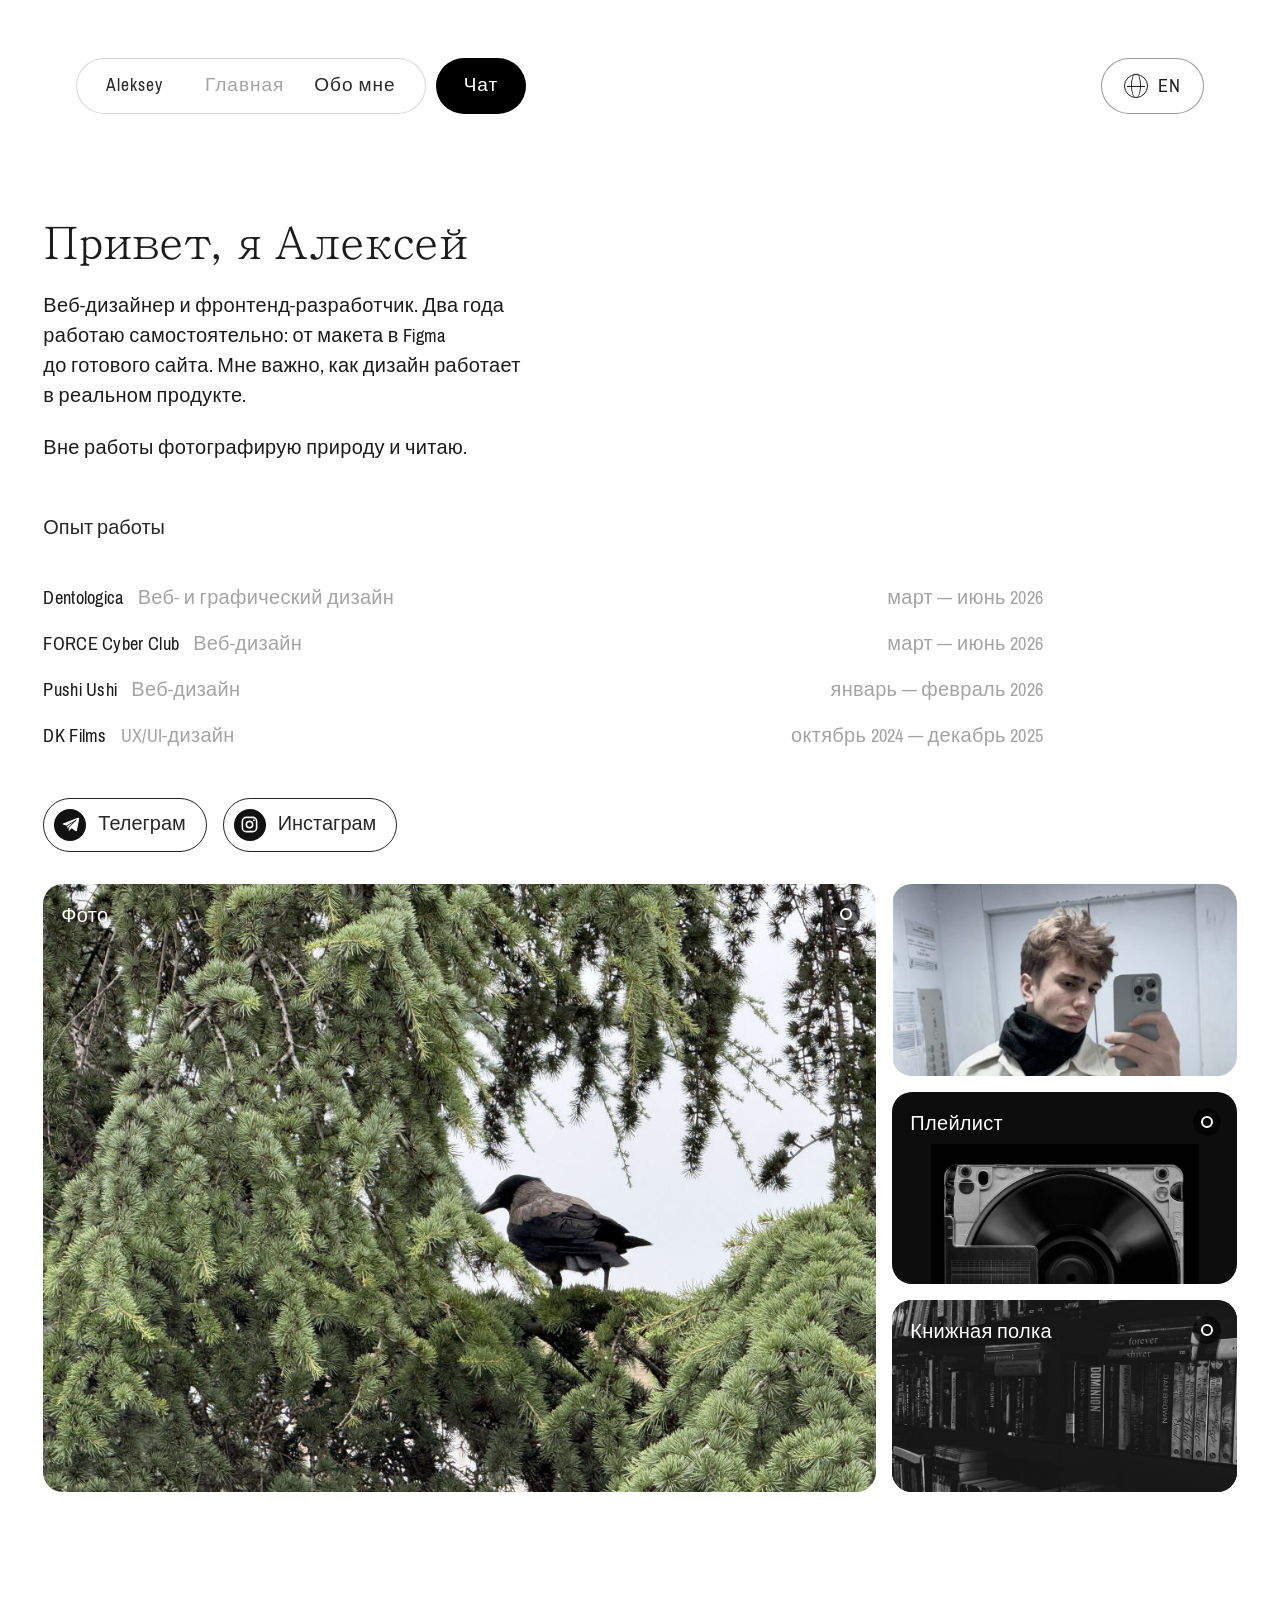
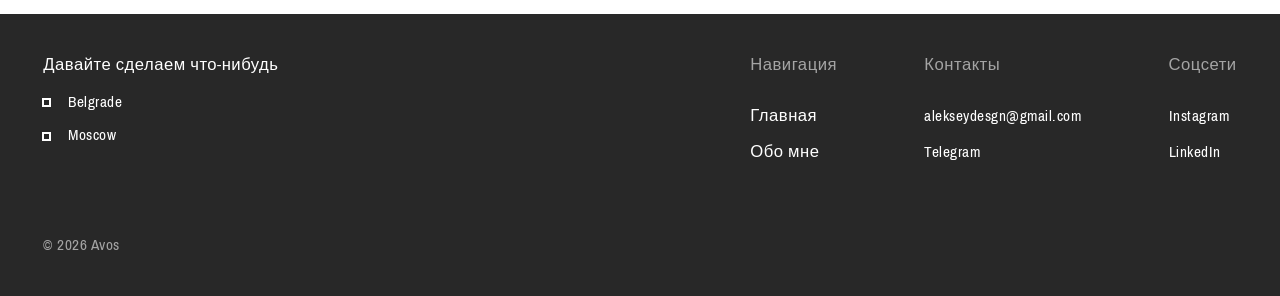
==== commit 1178a4b7: "Inset portfolio header and wrap Russian bookshelf label" ====
--- a/about.html
+++ b/about.html
@@ -11,7 +11,7 @@
   <link rel="preconnect" href="https://fonts.googleapis.com" />
   <link rel="preconnect" href="https://fonts.gstatic.com" crossorigin />
   <link href="https://fonts.googleapis.com/css2?family=Jeju+Myeongjo&family=EB+Garamond:ital@1&family=Pragati+Narrow:wght@400;700&display=swap" rel="stylesheet" />
-  <link rel="stylesheet" href="assets/css/style.css?v=20260929-9" />
+  <link rel="stylesheet" href="assets/css/style.css?v=20260929-11" />
 </head>
 <body>
 
@@ -69,7 +69,7 @@
         <img src="assets/img/photo-01.jpg" alt="" />
       </button>
       <button class="about__card about__books" id="booksOpen" type="button" data-aria-ru="Открыть книжную полку" data-aria-en="Open bookshelf" aria-label="Открыть книжную полку">
-        <span class="about__card-title" data-ru="Книжная полка" data-en="Bookshelf">Книжная полка</span>
+        <span class="about__card-title" data-html="true" data-ru="Книжная &lt;br class=&quot;about__books-break&quot; /&gt;полка" data-en="Bookshelf">Книжная <br class="about__books-break" />полка</span>
         <span class="ring" aria-hidden="true"></span>
         <img class="about__books-photo" src="assets/img/bookshelf-photo.png" alt="" />
       </button>
--- a/assets/css/style.css
+++ b/assets/css/style.css
@@ -45,6 +45,7 @@
   position: fixed;
   top: clamp(16px, 4.5vw, 64px); left: 50%;
   width: min(calc(var(--maxw) - 88px), calc(100vw - 88px));
+  padding-inline: 32px;
   display: flex;
   align-items: center;
   justify-content: space-between;
@@ -649,6 +650,7 @@
   z-index: 2;
   text-shadow: 0 1px 6px rgba(0,0,0,.35);
 }
+.about__books-break { display: none; }
 /* ⊙ button — small; black 60% disc with a white ring (on cards) */
 .ring {
   position: absolute;
@@ -770,7 +772,7 @@
    Responsive
    --------------------------------------------------------- */
 @media (max-width: 760px) {
-  .site-header { top: 14px; width: calc(100vw - 20px); gap: 5px; }
+  .site-header { top: 14px; width: 100vw; padding-inline: 4px; gap: 4px; }
   .site-header__left { flex: 1; min-width: 0; gap: 5px; }
   .pill--home { flex: 1; min-width: 0; gap: 13px; padding: 4px 12px; height: 50px; }
   .pill--home .pill__logo, .pill--home .pill__link, .site-header__left .pill__cta { font-size: 13px; letter-spacing: 0; }
@@ -835,8 +837,10 @@
   .about__media-grid .about__books { grid-column: 2; grid-row: 3; min-height: 0; }
   .about__card { border-radius: 10px; }
   .about__card-title { top: 12px; left: 12px; font-size: clamp(12px, 3.2vw, 15px); }
-  .ring { top: 10px; right: 10px; width: 22px; height: 22px; }
-  .ring::after { width: 6px; height: 6px; border-width: 1.5px; }
+  .ring { top: 10px; right: 10px; width: 18px; height: 18px; }
+  .ring::after { width: 5px; height: 5px; border-width: 1.5px; }
+  .about__books .about__card-title { max-width: calc(100% - 48px); line-height: 1.1; }
+  .about__books-break { display: block; }
   .photos-grid { grid-template-columns: repeat(2, 1fr); gap: 12px; }
   .photos-overlay__inner, .books-overlay__inner { padding: 24px 16px; max-height: 92vh; }
   .photos-viewer__stage { grid-template-columns: 28px minmax(0, 1fr) 28px; gap: 4px; }
@@ -849,7 +853,7 @@
   .book { flex-basis: 170px; }
 }
 @media (max-width: 430px) {
-  .site-header { width: calc(100vw - 20px); gap: 5px; }
+  .site-header { width: 100vw; gap: 4px; }
   .pill--home { padding: 4px 9px; gap: 9px; }
   .pill__group { gap: 8px; }
   .site-header__left .pill__cta { min-width: 66px; padding-inline: 12px; }
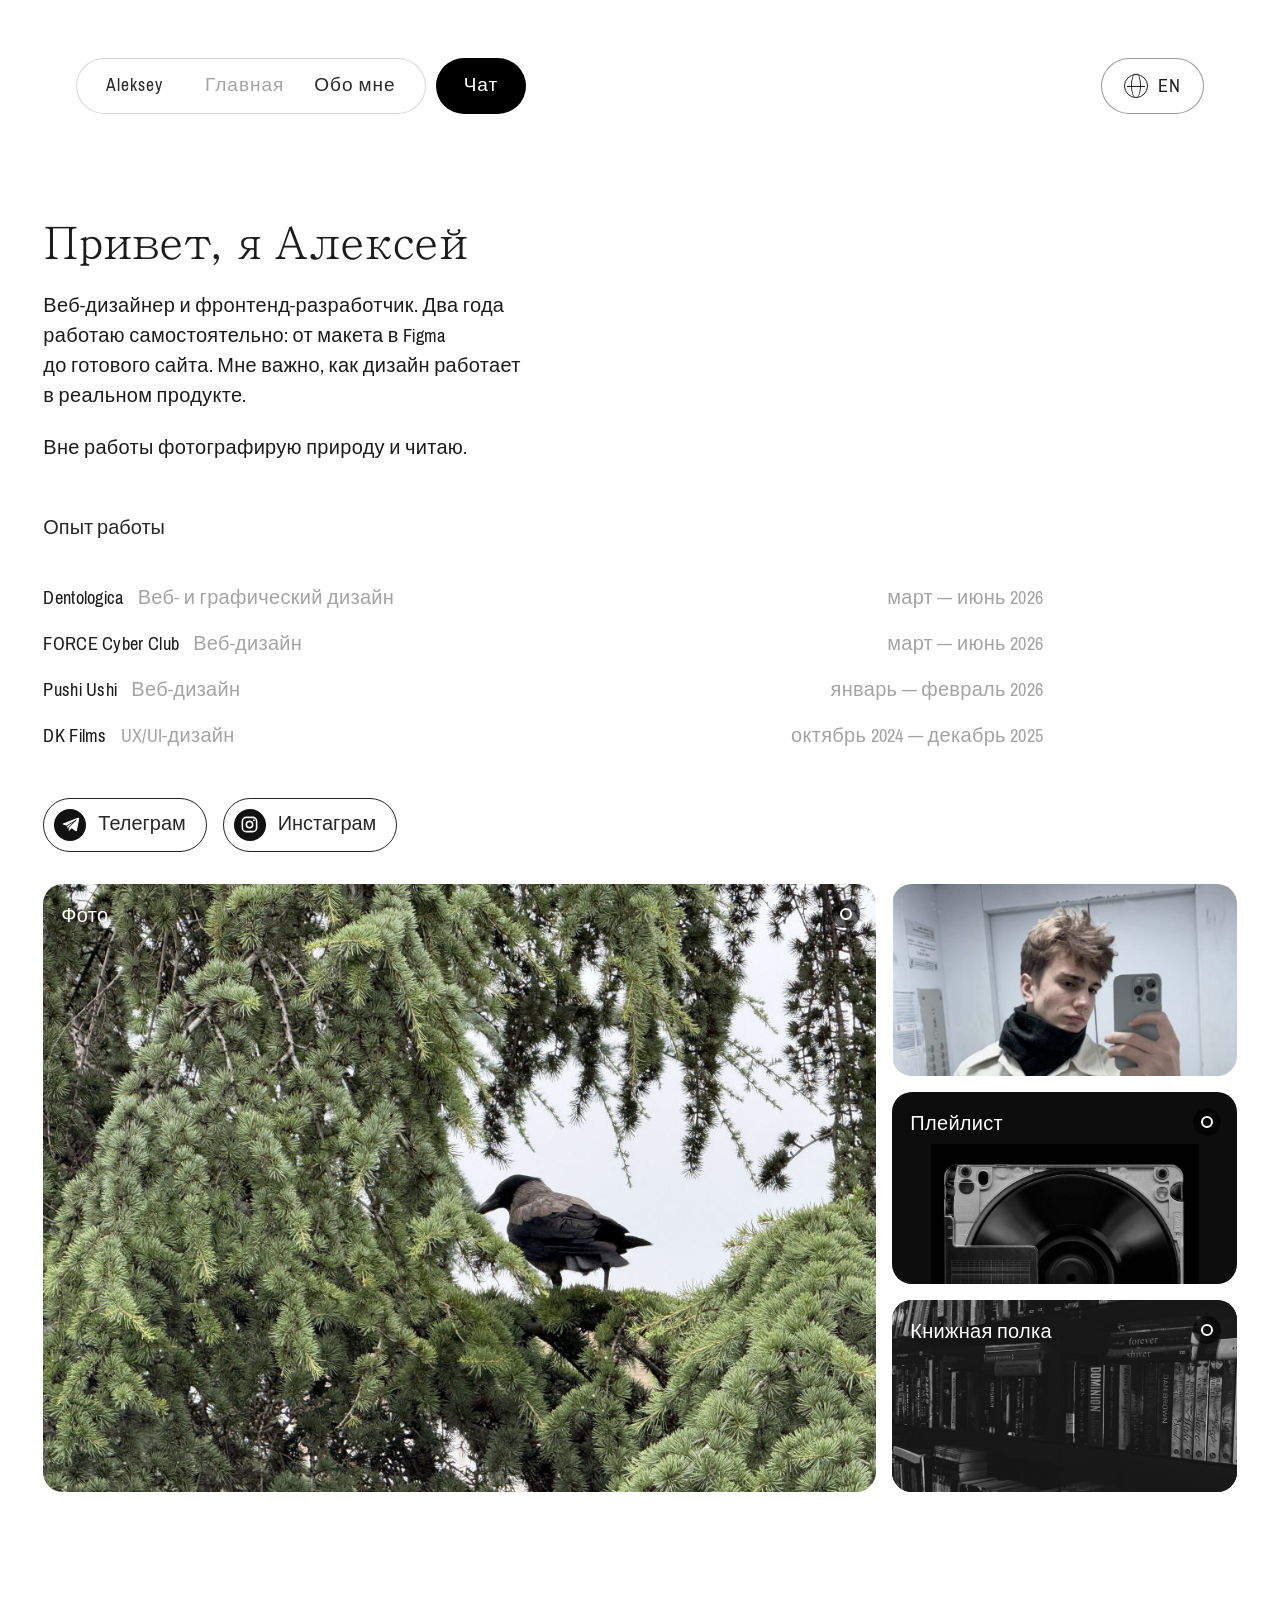
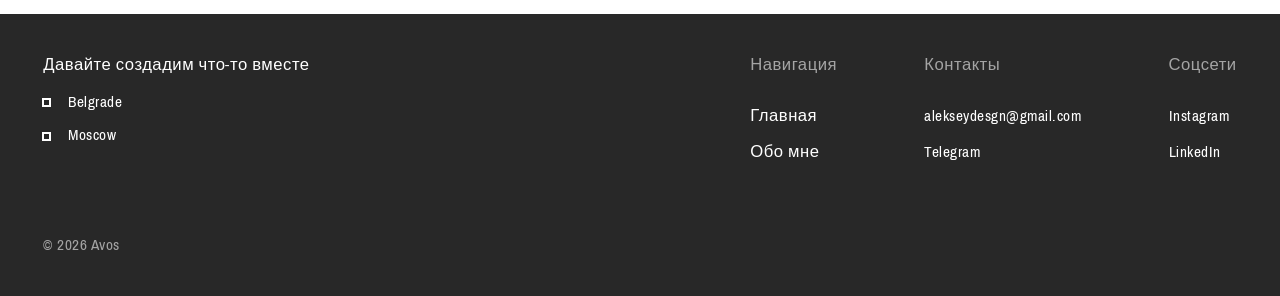
==== commit d2ffc5f0: "Center bookshelf arrows and refine Russian footer CTA" ====
--- a/about.html
+++ b/about.html
@@ -11,7 +11,7 @@
   <link rel="preconnect" href="https://fonts.googleapis.com" />
   <link rel="preconnect" href="https://fonts.gstatic.com" crossorigin />
   <link href="https://fonts.googleapis.com/css2?family=Jeju+Myeongjo&family=EB+Garamond:ital@1&family=Pragati+Narrow:wght@400;700&display=swap" rel="stylesheet" />
-  <link rel="stylesheet" href="assets/css/style.css?v=20260929-11" />
+  <link rel="stylesheet" href="assets/css/style.css?v=20261003-1" />
 </head>
 <body>
 
@@ -118,7 +118,7 @@
         <button class="photos-close" id="booksClose" type="button" data-aria-ru="Закрыть" data-aria-en="Close" aria-label="Закрыть"></button>
       </div>
       <div class="books-carousel">
-        <button class="books-carousel__arrow" id="booksPrev" type="button" data-aria-ru="Предыдущие книги" data-aria-en="Previous books" aria-label="Предыдущие книги">‹</button>
+        <button class="books-carousel__arrow" id="booksPrev" type="button" data-aria-ru="Предыдущие книги" data-aria-en="Previous books" aria-label="Предыдущие книги"><svg viewBox="0 0 24 24" fill="none" aria-hidden="true"><path d="m15 5-7 7 7 7" stroke="currentColor" stroke-width="1.8" stroke-linecap="round" stroke-linejoin="round"/></svg></button>
         <div class="books-track" id="booksTrack">
           <article class="book book--gatsby"><div class="book__cover"><span>F. Scott Fitzgerald</span><strong>THE GREAT<br />GATSBY</strong><small>1925</small></div><h3 data-ru="Великий Гэтсби" data-en="The Great Gatsby">Великий Гэтсби</h3><p data-ru="Фрэнсис Скотт Фицджеральд" data-en="F. Scott Fitzgerald">Фрэнсис Скотт Фицджеральд</p></article>
           <article class="book book--expectations"><div class="book__cover"><span>Charles Dickens</span><strong>GREAT<br />EXPECTATIONS</strong><small>1861</small></div><h3 data-ru="Большие надежды" data-en="Great Expectations">Большие надежды</h3><p data-ru="Чарльз Диккенс" data-en="Charles Dickens">Чарльз Диккенс</p></article>
@@ -128,7 +128,7 @@
           <article class="book book--cafe"><div class="book__cover"><span>John Strelecky</span><strong>THE CAFE<br />ON THE EDGE<br />OF THE WORLD</strong><small>FICTION</small></div><h3 data-ru="Кафе на краю света" data-en="The Cafe on the Edge of the World">Кафе на краю света</h3><p data-ru="Джон Стрелеки" data-en="John Strelecky">Джон Стрелеки</p></article>
           <article class="book book--villa"><div class="book__cover"><span>W. Somerset Maugham</span><strong>UP<br />AT THE VILLA</strong><small>1941</small></div><h3 data-ru="На вилле" data-en="Up at the Villa">На вилле</h3><p data-ru="Сомерсет Моэм" data-en="W. Somerset Maugham">Сомерсет Моэм</p></article>
         </div>
-        <button class="books-carousel__arrow" id="booksNext" type="button" data-aria-ru="Следующие книги" data-aria-en="Next books" aria-label="Следующие книги">›</button>
+        <button class="books-carousel__arrow" id="booksNext" type="button" data-aria-ru="Следующие книги" data-aria-en="Next books" aria-label="Следующие книги"><svg viewBox="0 0 24 24" fill="none" aria-hidden="true"><path d="m9 5 7 7-7 7" stroke="currentColor" stroke-width="1.8" stroke-linecap="round" stroke-linejoin="round"/></svg></button>
       </div>
     </div>
   </div>
@@ -136,7 +136,7 @@
   <footer class="footer">
     <div class="footer__grid">
       <div class="footer__left">
-        <p class="footer__lead" data-ru="Давайте сделаем что-нибудь" data-en="Let’s make something">Давайте сделаем что-нибудь</p>
+        <p class="footer__lead" data-ru="Давайте создадим что-то вместе" data-en="Let’s make something">Давайте создадим что-то вместе</p>
         <ul class="footer__cities">
           <li><span class="dot"></span> Belgrade</li>
           <li><span class="dot"></span> Moscow</li>
--- a/assets/css/style.css
+++ b/assets/css/style.css
@@ -739,6 +739,7 @@
 .photos-viewer__image img { display: block; width: auto; height: auto; max-width: 100%; max-height: min(48vh, 520px); border-radius: 0; object-fit: contain; background: transparent; }
 .photos-viewer__arrow, .books-carousel__arrow { display: grid; place-items: center; width: 42px; height: 42px; padding: 0; border: 1px solid #bbb; border-radius: 50%; background: #fff; font-size: 30px; line-height: 1; cursor: pointer; }
 .photos-viewer__arrow svg { display: block; width: 22px; height: 22px; }
+.books-carousel__arrow svg { display: block; width: 22px; height: 22px; }
 .photos-viewer__thumbs { display: flex; gap: 12px; width: 100%; overflow-x: auto; padding: 24px 0 2px; scrollbar-width: none; }
 .photos-viewer__thumbs::-webkit-scrollbar { display: none; }
 .photos-viewer__thumb { flex: 0 0 112px; padding: 0; border: 0; border-radius: 10px; overflow: hidden; background: none; opacity: .48; cursor: pointer; transition: opacity .2s, transform .2s; }
@@ -849,6 +850,7 @@
   .photos-viewer__thumbs { padding: 14px 0 0; gap: 8px; }
   .photos-viewer__thumb { flex-basis: 78px; }
   .photos-viewer__arrow, .books-carousel__arrow { width: 28px; height: 28px; font-size: 22px; }
+  .books-carousel__arrow svg { width: 18px; height: 18px; }
   .books-carousel { grid-template-columns: 28px minmax(0, 1fr) 28px; gap: 4px; }
   .book { flex-basis: 170px; }
 }
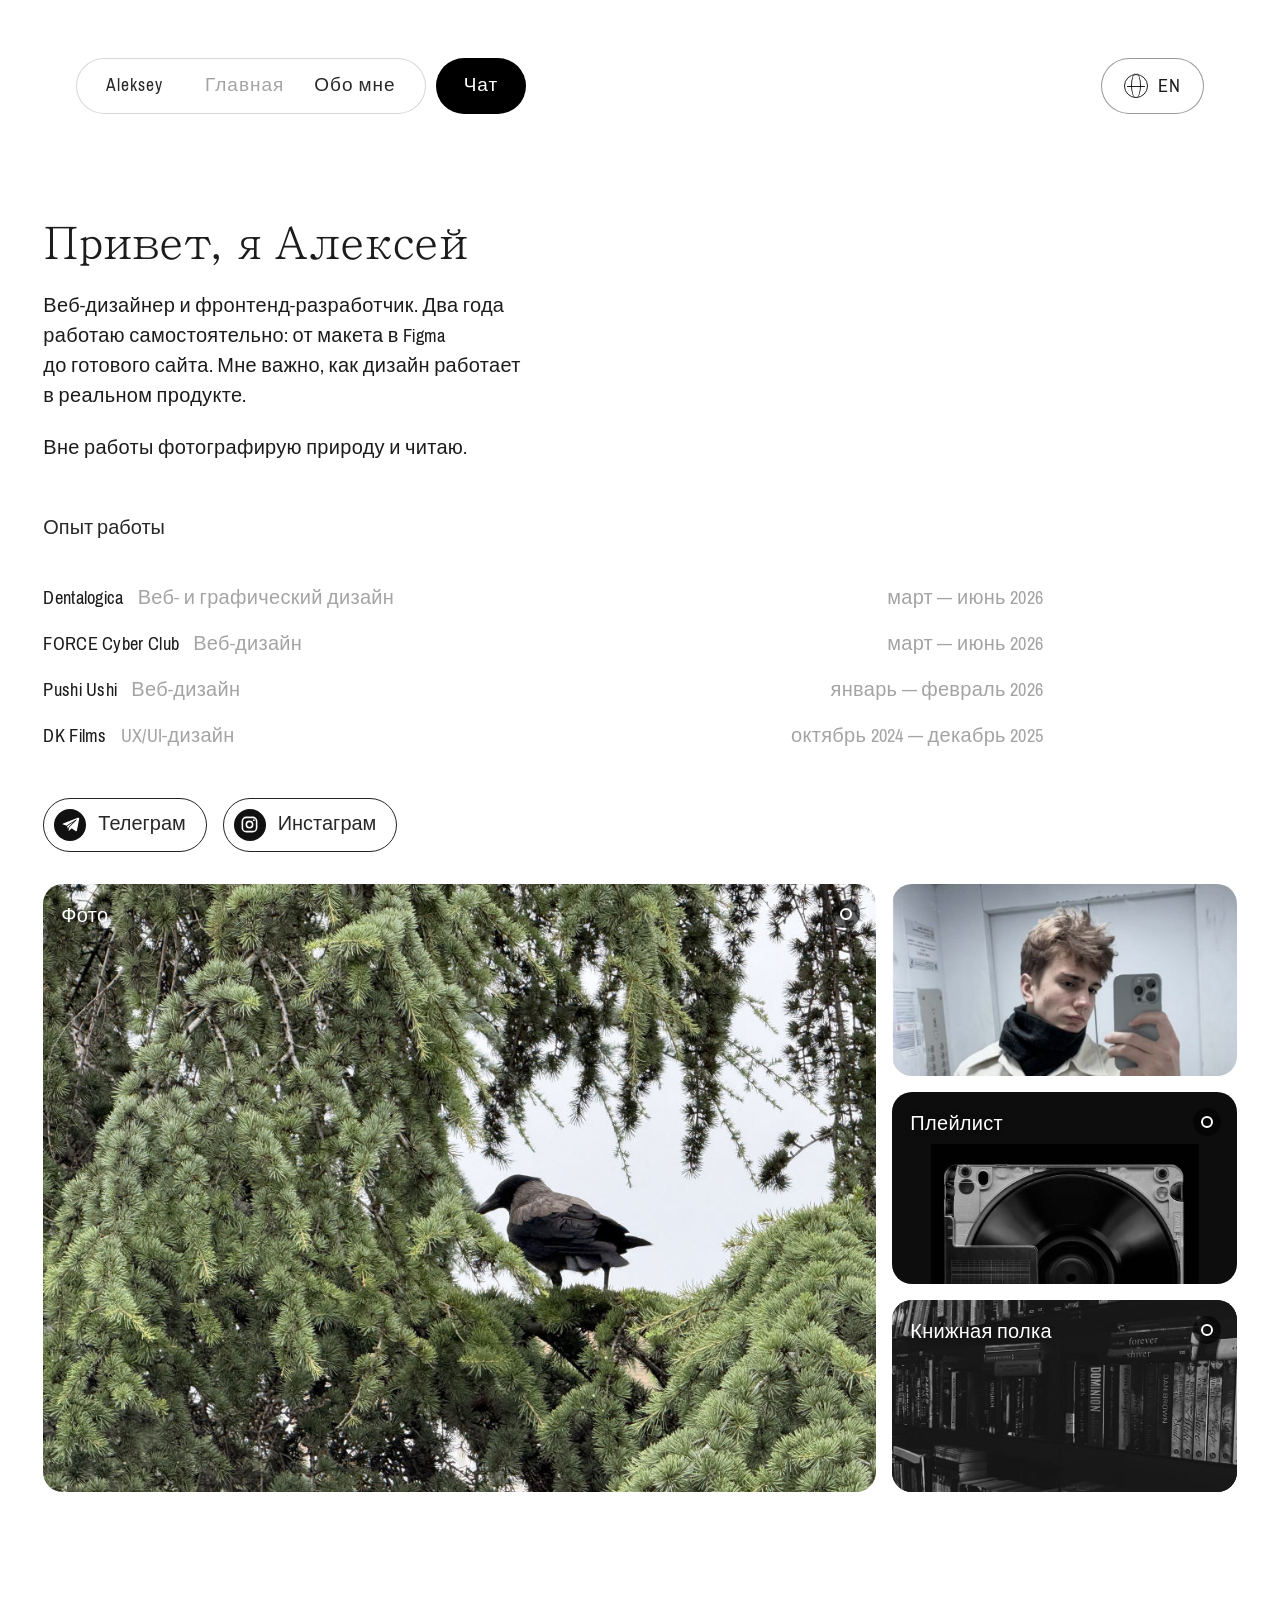
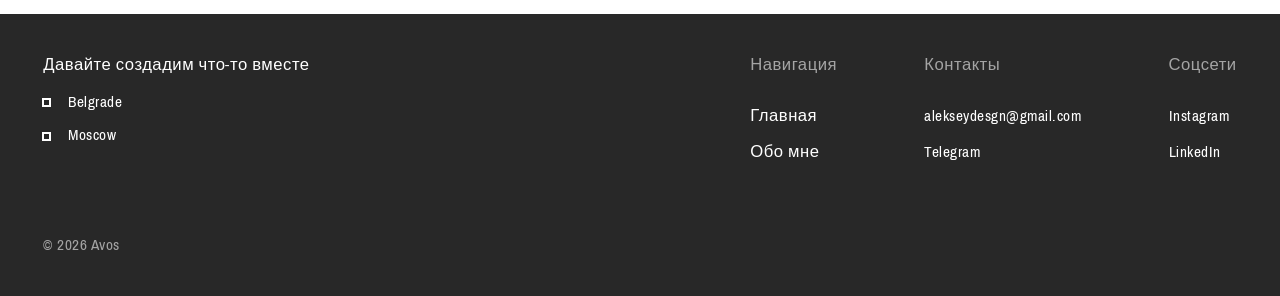
==== commit cea520f9: "Clarify portfolio positioning and case studies" ====
--- a/about.html
+++ b/about.html
@@ -11,7 +11,7 @@
   <link rel="preconnect" href="https://fonts.googleapis.com" />
   <link rel="preconnect" href="https://fonts.gstatic.com" crossorigin />
   <link href="https://fonts.googleapis.com/css2?family=Jeju+Myeongjo&family=EB+Garamond:ital@1&family=Pragati+Narrow:wght@400;700&display=swap" rel="stylesheet" />
-  <link rel="stylesheet" href="assets/css/style.css?v=20261003-1" />
+  <link rel="stylesheet" href="assets/css/style.css?v=20261003-2" />
 </head>
 <body>
 
@@ -37,7 +37,7 @@
         <h2 class="about__section-label" data-ru="Опыт работы" data-en="Experience">Опыт работы</h2>
         <div class="about__exp">
           <div class="about__exp-row">
-            <div><span class="about__exp-name">Dentologica</span><span class="about__exp-role" data-ru="Веб- и графический дизайн" data-en="Web and Graphic design">Веб- и графический дизайн</span></div>
+            <div><span class="about__exp-name">Dentalogica</span><span class="about__exp-role" data-ru="Веб- и графический дизайн" data-en="Web and Graphic design">Веб- и графический дизайн</span></div>
             <div class="about__exp-date" data-ru="март — июнь 2026" data-en="March – June 2026">март — июнь 2026</div>
           </div>
           <div class="about__exp-row">
@@ -98,6 +98,9 @@
         <button type="button" class="photos-grid__item" aria-label="Открыть фото 7"><img src="assets/img/photo-07.jpg" alt="" loading="lazy" /></button>
         <button type="button" class="photos-grid__item" aria-label="Открыть фото 8"><img src="assets/img/photo-08.jpg" alt="" loading="lazy" /></button>
         <button type="button" class="photos-grid__item" aria-label="Открыть фото 9"><img src="assets/img/photo-09.jpg" alt="" loading="lazy" /></button>
+        <button type="button" class="photos-grid__item" aria-label="Открыть фото 10"><img src="assets/img/photo-10.jpg" alt="" loading="lazy" /></button>
+        <button type="button" class="photos-grid__item" aria-label="Открыть фото 11"><img src="assets/img/photo-11.jpg" alt="" loading="lazy" /></button>
+        <button type="button" class="photos-grid__item" aria-label="Открыть фото 12"><img src="assets/img/photo-12.jpg" alt="" loading="lazy" /></button>
       </div>
       <div class="photos-viewer" id="photosViewer" hidden>
         <div class="photos-viewer__stage">
@@ -183,6 +186,6 @@
   </div>
 
   <div class="photo-cursor" id="photoCursor" aria-hidden="true"></div>
-  <script src="assets/js/main.js?v=20260929-10"></script>
+  <script src="assets/js/main.js?v=20261003-1"></script>
 </body>
 </html>
--- a/assets/css/style.css
+++ b/assets/css/style.css
@@ -185,13 +185,14 @@
   position: relative;
   border-radius: min(1.5625vw, 20px);
   overflow: hidden;
-  aspect-ratio: 1790 / 903;
+  height: clamp(250px, 34vw, 445px);
 }
 .hero__bg { position: absolute; inset: 0; width: 100%; height: 100%; object-fit: cover; object-position: top; }
 .hero__copy {
   position: absolute;
   left: min(4.167vw, 54px);
   bottom: min(4.167vw, 54px);
+  right: min(4.167vw, 54px);
   text-align: left;
   color: #fff;
 }
@@ -206,7 +207,7 @@
   font-family: var(--garamond);
   font-style: italic;
   font-weight: 400;
-  font-size: clamp(22px, 4.1667vw, 53px);
+  font-size: clamp(22px, 3.125vw, 40px);
   letter-spacing: .21vw;
   line-height: 1;
   margin: min(.52vw, 8px) 0 0;
@@ -268,6 +269,8 @@
 .work__media { display: block; position: relative; border-radius: min(1.5625vw, 20px); overflow: hidden; }
 .work__media img { width: 100%; transition: transform .5s ease; }
 a.work__media:hover img { transform: scale(1.03); }
+
+.work__status { color: #666; margin: 1rem 0 0; }
 
 /* Dentalogica — “coming soon” badge follows the cursor (top-left of it) */
 .work--soon, .work--soon .work__media, .work--soon .btn { cursor: default; }
@@ -752,8 +755,7 @@
 .books-overlay.is-open { visibility: visible; opacity: 1; pointer-events: auto; }
 .books-overlay__inner { width: min(1100px, 96vw); max-height: 90vh; overflow: auto; border-radius: 24px; background: #fff; padding: 34px; }
 .books-carousel { display: grid; grid-template-columns: 42px minmax(0, 1fr) 42px; gap: 12px; align-items: center; }
-.books-track { display: flex; gap: 20px; overflow-x: auto; scroll-snap-type: x mandatory; scroll-padding-inline: 2px; overscroll-behavior-inline: contain; -webkit-overflow-scrolling: touch; scrollbar-width: none; padding: 6px 2px 20px; }
-.books-track.is-gliding { scroll-snap-type: none; }
+.books-track { display: flex; gap: 20px; overflow-x: auto; scroll-snap-type: x proximity; scroll-padding-inline: 2px; overscroll-behavior-inline: contain; -webkit-overflow-scrolling: touch; scrollbar-width: none; padding: 6px 2px 20px; }
 .books-track::-webkit-scrollbar { display: none; }
 .book { flex: 0 0 clamp(160px, 19vw, 220px); scroll-snap-align: start; }
 .book__cover { aspect-ratio: 2 / 3; display: flex; flex-direction: column; justify-content: space-between; padding: 20px 16px; box-shadow: 7px 10px 15px #0002; color: #fff; background: #19384e; }
@@ -870,3 +872,9 @@
   .pill--home .pill__logo { font-size: 13px; }
   .pill--home .pill__link { font-size: 11px; }
 }
+
+.cs__meta--brief { display: grid; grid-template-columns: repeat(3, minmax(0, 1fr)); gap: 24px; }
+.cs__meta--brief .cs__meta-col { width: auto; min-width: 0; }
+@media (max-width: 680px) {
+  .cs__meta--brief { grid-template-columns: 1fr; gap: 16px; }
+}
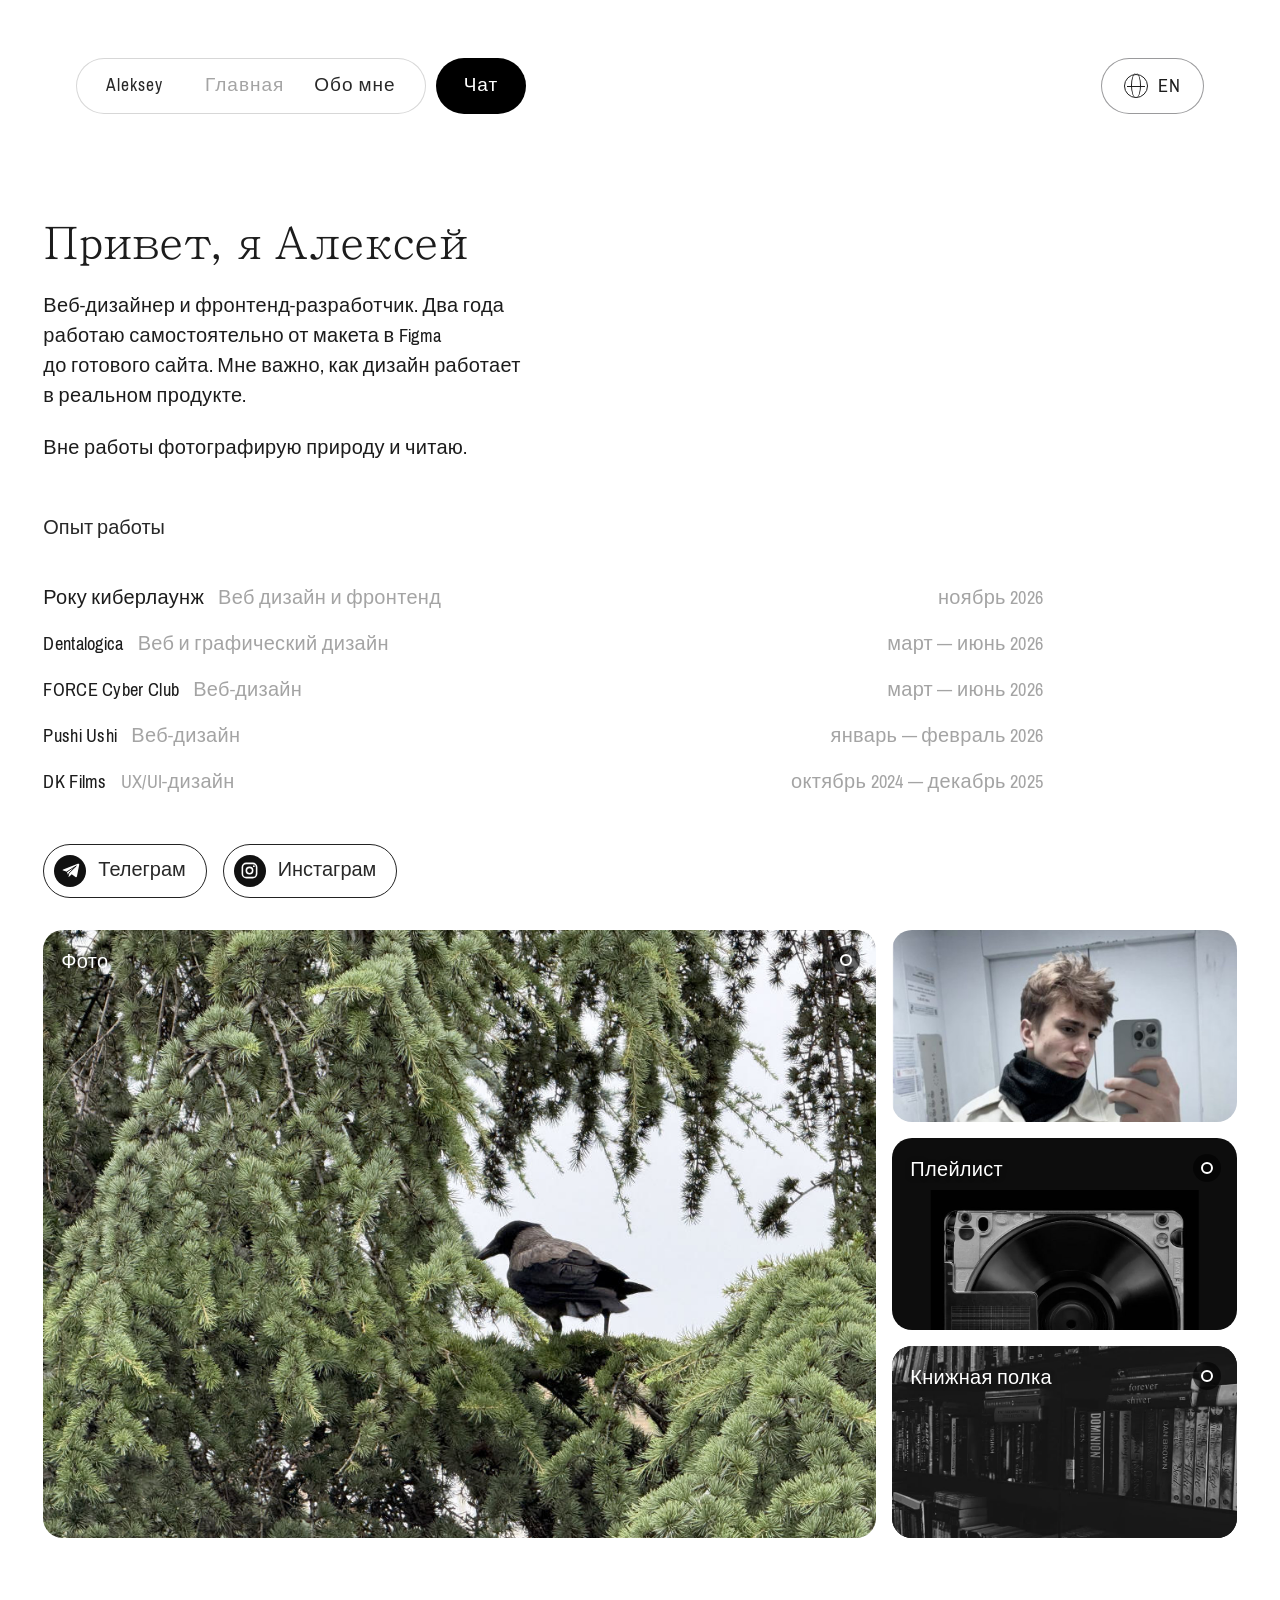
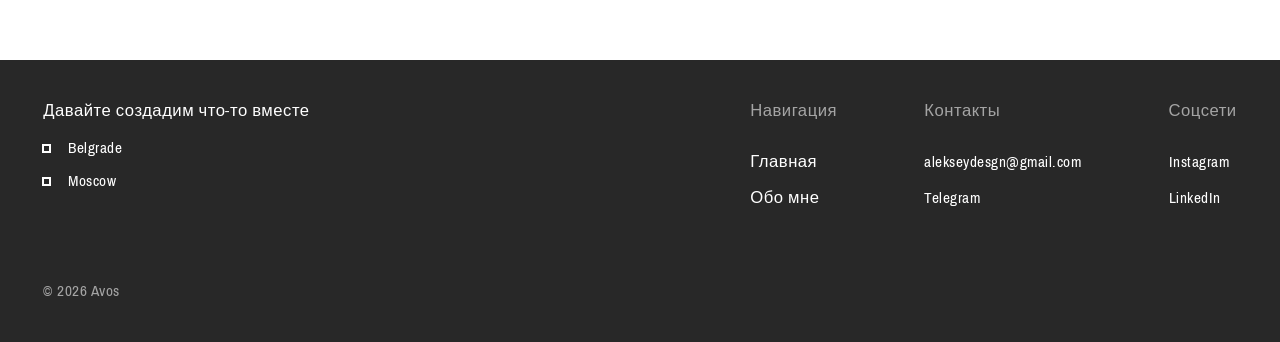
==== commit a63073c5: "Update about.html" ====
--- a/about.html
+++ b/about.html
@@ -3,7 +3,7 @@
 <head>
   <meta charset="UTF-8" />
   <meta name="viewport" content="width=device-width, initial-scale=1.0" />
-  <title>Обо мне — Aleksey</title>
+  <title>Обо мне Aleksey</title>
   <meta name="description" content="Алексей — веб-дизайнер и фронтенд-разработчик. От макета в Figma до работающего сайта." />
   <link rel="icon" type="image/svg+xml" href="favicon.svg" />
   <link rel="alternate icon" type="image/png" href="favicon.png" />
@@ -31,14 +31,18 @@
     <div class="about__top">
       <div class="about__left">
         <h1 class="about__h" data-ru="Привет, я Алексей" data-en="Hey, I’m Alexey">Привет, я Алексей</h1>
-        <p class="about__lead" data-ru="Веб-дизайнер и фронтенд-разработчик. Два года работаю самостоятельно: от макета в Figma до готового сайта. Мне важно, как дизайн работает в реальном продукте." data-en="Front-end developer and web designer, freelancing solo for two years: Figma to shipped code, no agency, no handoff. I care more about how it works in the real product than how it looks in a mockup.">Веб-дизайнер и фронтенд-разработчик. Два года работаю самостоятельно: от макета в Figma до готового сайта. Мне важно, как дизайн работает в реальном продукте.</p>
-        <p class="about__lead about__lead--sub" data-ru="Вне работы фотографирую природу и читаю." data-en="Outside of work: photographing nature and reading.">Вне работы фотографирую природу и читаю.</p>
+        <p class="about__lead" data-ru="Веб-дизайнер и фронтенд-разработчик. Два года работаю самостоятельно от макета в Figma до готового сайта. Мне важно, как дизайн работает в реальном продукте." data-en="Front-end developer and web designer, freelancing solo for two years Figma to shipped code, no agency, no handoff. I care more about how it works in the real product than how it looks in a mockup.">Веб-дизайнер и фронтенд-разработчик. Два года работаю самостоятельно от макета в Figma до готового сайта. Мне важно, как дизайн работает в реальном продукте.</p>
+        <p class="about__lead about__lead--sub" data-ru="Вне работы фотографирую природу и читаю." data-en="Outside of work: photographing nature and reading">Вне работы фотографирую природу и читаю</p>
 
         <h2 class="about__section-label" data-ru="Опыт работы" data-en="Experience">Опыт работы</h2>
         <div class="about__exp">
+           <div class="about__exp-row">
+             <div><span class="about__exp-name">Року киберлаунж</span><span class="about__exp-role" data-ru="Веб дизайн и фронтенд" data-en="Web design and frontend dev">Веб дизайн и фронтенд</span></div>
+             <div class="about__exp-date" data-ru="ноябрь 2026" data-en="November 2026">ноябрь 2026</div>
+          </div>
           <div class="about__exp-row">
-            <div><span class="about__exp-name">Dentalogica</span><span class="about__exp-role" data-ru="Веб- и графический дизайн" data-en="Web and Graphic design">Веб- и графический дизайн</span></div>
-            <div class="about__exp-date" data-ru="март — июнь 2026" data-en="March – June 2026">март — июнь 2026</div>
+            <div><span class="about__exp-name">Dentalogica</span><span class="about__exp-role" data-ru="Веб и графический дизайн" data-en="Web and Graphic design">Веб и графический дизайн</span></div>
+            <div class="about__exp-date" data-ru="март — июнь 2026" data-en="March – June 2026">март — ноябрь 2026</div>
           </div>
           <div class="about__exp-row">
             <div><span class="about__exp-name">FORCE Cyber Club</span><span class="about__exp-role" data-ru="Веб-дизайн" data-en="Web design">Веб-дизайн</span></div>
--- a/assets/css/style.css
+++ b/assets/css/style.css
@@ -185,7 +185,7 @@
   position: relative;
   border-radius: min(1.5625vw, 20px);
   overflow: hidden;
-  height: clamp(250px, 34vw, 445px);
+  height: clamp(550px, 34vw, 445px);
 }
 .hero__bg { position: absolute; inset: 0; width: 100%; height: 100%; object-fit: cover; object-position: top; }
 .hero__copy {
@@ -195,6 +195,32 @@
   right: min(4.167vw, 54px);
   text-align: left;
   color: #fff;
+}
+/* The bust is independently draggable, with the page still scrollable on touch. */
+.hero__avatar {
+  position: absolute;
+  right: clamp(12px, 4vw, 52px);
+  bottom: -4%;
+  width: 44%;
+  height: 105%;
+  background: center / auto 88% no-repeat url("../img/aleksey-avatar.webp");
+  --poster-color: transparent;
+}
+.hero__avatar::part(default-progress-bar) { display: none; }
+.hero__avatar:defined { background: none; }
+.hero__copy { right: 44%; }
+
+@media (max-width: 760px) {
+  .hero__panel { height: clamp(330px, 85vw, 460px); }
+  .hero__avatar { right: -2%; bottom: 5%; width: 82%; height: 83%; }
+  .hero__panel::after {
+    content: "";
+    position: absolute;
+    inset: 42% 0 0;
+    background: linear-gradient(transparent, rgb(14 12 19 / 82%));
+    pointer-events: none;
+  }
+  .hero__copy { z-index: 1; right: 20px; bottom: 22px; left: 20px; }
 }
 .hero__title {
   font-family: var(--jeju);
